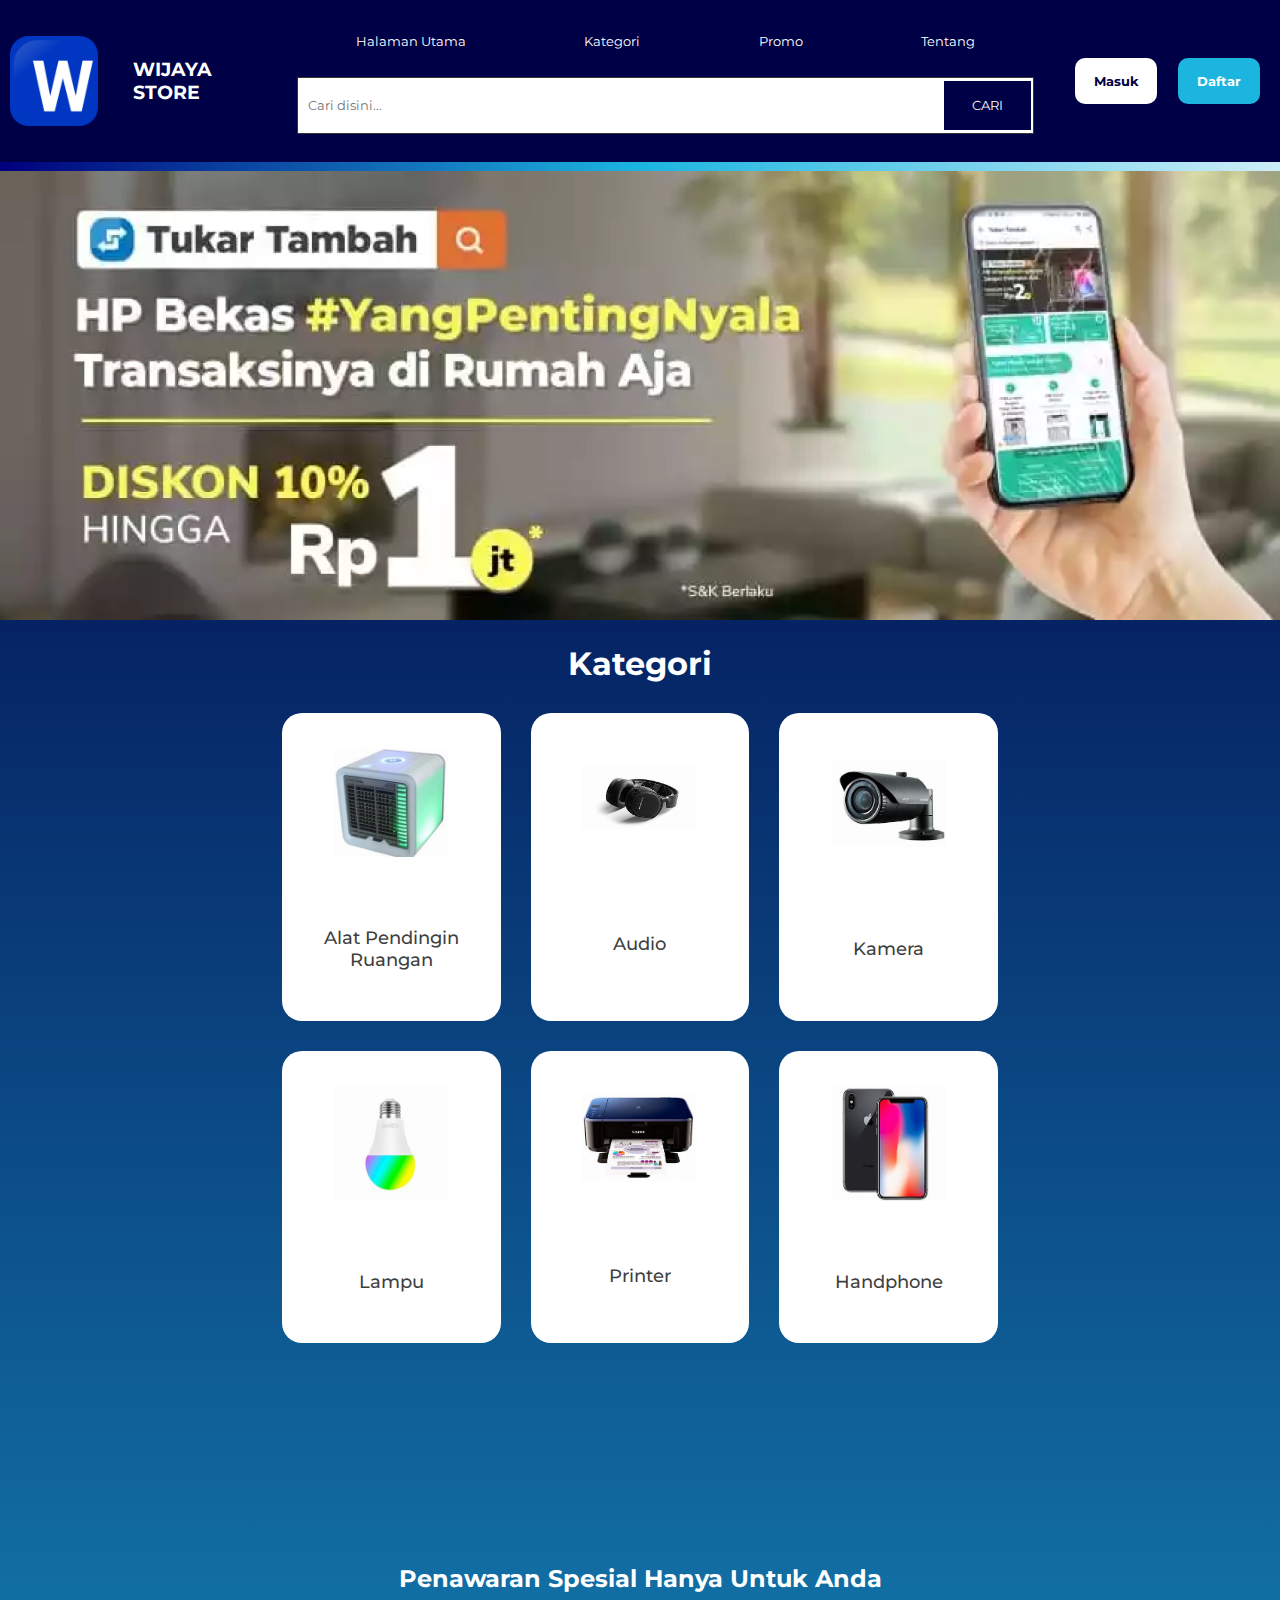
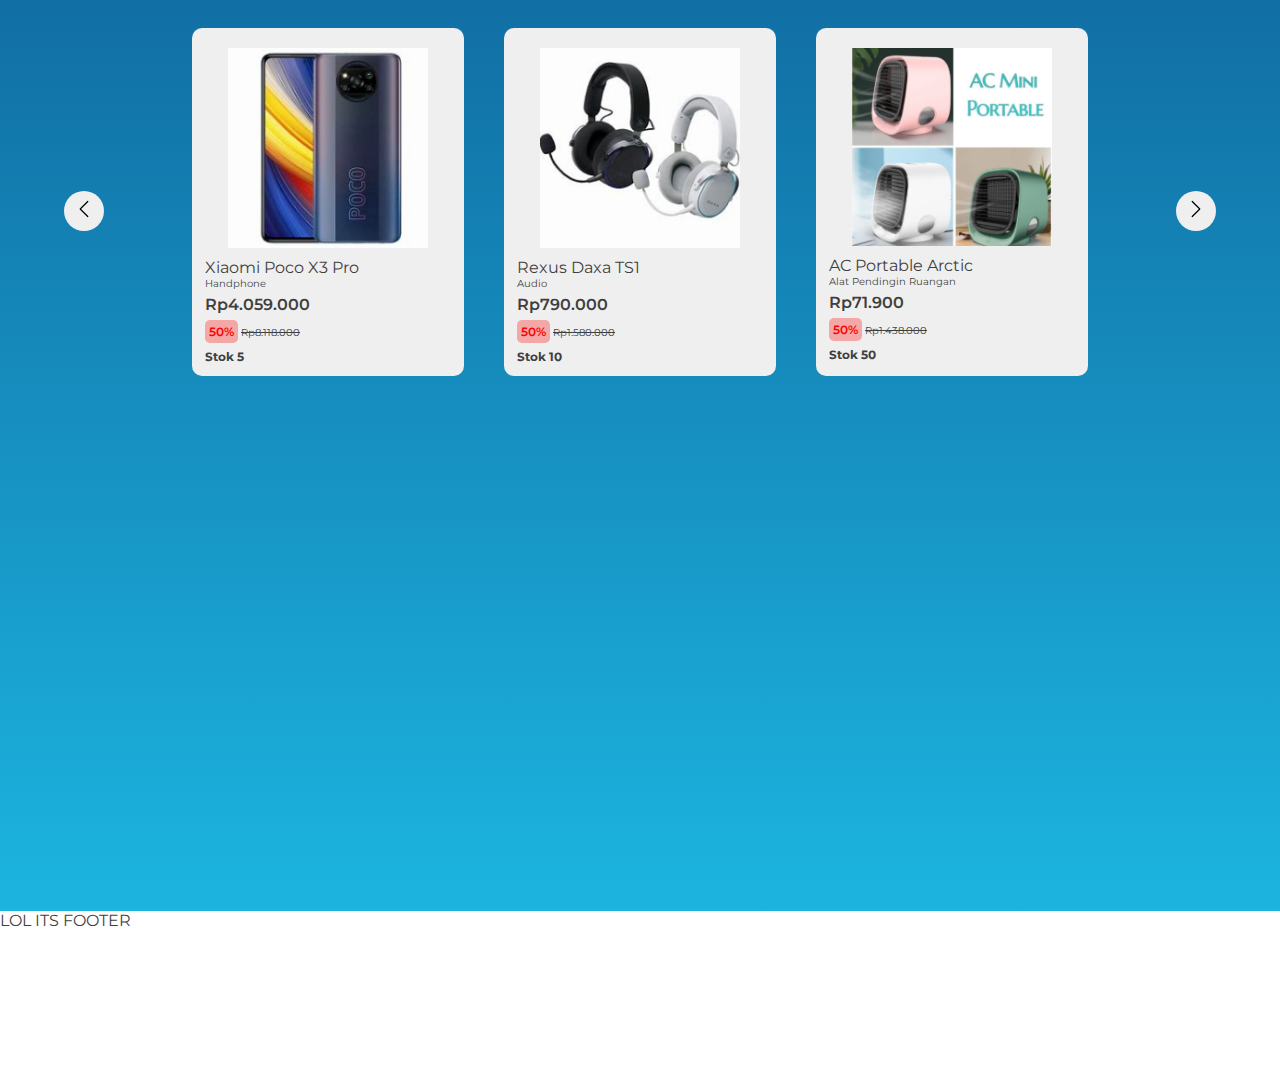
==== HalamanUtama/index.html @ aec67b0c "menambah halaman utama" ====
<!DOCTYPE html>
<html lang="en">
<head>
    <meta charset="UTF-8">
    <meta http-equiv="X-UA-Compatible" content="IE=edge">
    <meta name="viewport" content="width=device-width, initial-scale=1.0">
       <link rel="preconnect" href="https://fonts.googleapis.com">
    <link rel="preconnect" href="https://fonts.gstatic.com" crossorigin>
    <link href="https://fonts.googleapis.com/css2?family=Montserrat:wght@100;400;500;700&display=swap" rel="stylesheet">
    <link rel="stylesheet" href="styles.css">
    <link rel="icon" type="image/png" href="images/logo.png">
    <title>Wijaya Store | Home Page</title>
</head>
<body>
    <header>
        <img src="images/logo.png" alt="" class="header-logo">
        <h3 class="header-name">WIJAYA STORE</h3>
        <nav class="header-nav">
            <ul>
                <li>Halaman Utama</li>
                <li>Kategori</li>
                <li>Promo</li>
                <li>Tentang</li>
            </ul>
        </nav>
        <button class="btn btn-masuk">Masuk</button>
        <button class="btn btn-daftar">Daftar</button>
        <form class="header-cari">
            <input type="text" placeholder="Cari disini...">
            <button>CARI</button>
        </form>
    </header>
    <div class="pembatas"></div>


    <main>
        <img src="images/hero-image.png" alt="" class="hero-image">
        <div class="kategori">
            <h1 class="kategori-title">Kategori</h1>
            <div class="kategori-lists">
                <div class="kategori-list">
                    <img src="images/image 2.png" alt="Alat Pendingin Ruangan" class="kategori-image">
                    <div class="kategori-caption">Alat Pendingin <br>Ruangan</div>
                </div>
                <div class="kategori-list">
                    <img src="images/image 3.png" alt="Audio" class="kategori-image">
                    <div class="kategori-caption">Audio</div>
                </div>
                <div class="kategori-list">
                    <img src="images/image 4.png" alt="Kamera" class="kategori-image">
                    <div class="kategori-caption">Kamera</div>
                </div>
                <div class="kategori-list">
                    <img src="images/image 5.png" alt="Lampu" class="kategori-image">
                    <div class="kategori-caption">Lampu</div>
                </div>
                <div class="kategori-list">
                    <img src="images/image 6.png" alt="Printer" class="kategori-image">
                    <div class="kategori-caption">Printer</div>
                </div>
                <div class="kategori-list">
                    <img src="images/image 7.png" alt="Handphone" class="kategori-image">
                    <div class="kategori-caption">Handphone</div>
                </div>
            </div>
        </div>

        <div class="penawaran-spesial">
            <h2 class="penawaran-title">Penawaran Spesial Hanya Untuk Anda</h2>
            
            <button class="penawaran-btn penawaran-btn-back">
                <svg xmlns="http://www.w3.org/2000/svg" width="20" height="20" fill="currentColor" class="bi bi-chevron-left" viewBox="0 0 16 16">
                    <path fill-rule="evenodd" d="M11.354 1.646a.5.5 0 0 1 0 .708L5.707 8l5.647 5.646a.5.5 0 0 1-.708.708l-6-6a.5.5 0 0 1 0-.708l6-6a.5.5 0 0 1 .708 0z"/>
                </svg>
            </button>
            <button class="penawaran-btn penawaran-btn-next">
                <svg xmlns="http://www.w3.org/2000/svg" width="20" height="20" fill="currentColor" class="bi bi-chevron-right" viewBox="0 0 16 16">
                    <path fill-rule="evenodd" d="M4.646 1.646a.5.5 0 0 1 .708 0l6 6a.5.5 0 0 1 0 .708l-6 6a.5.5 0 0 1-.708-.708L10.293 8 4.646 2.354a.5.5 0 0 1 0-.708z"/>
                </svg>
            </button>


            <div class="penawaran-lists">
                <div class="penawaran-list">
                    <img src="images/xiaomi.png" alt="" class="penawaran-image">
                    <div class="penawaran-desc">
                        <div class="penawaran-product">Xiaomi Poco X3 Pro</div>
                        <div class="penawaran-kategori">Handphone</div>
                        <div class="penawaran-harga">Rp4.059.000</div>
                        <div class="penawaran-discount">
                            <span>50%</span>
                            <span>Rp8.118.000</span>
                        </div>
                        <div class="penawaran-stok">Stok 5</div>
                    </div>
                </div>
                <div class="penawaran-list">
                    <img src="images/hedset.png" alt="" class="penawaran-image">
                    <div class="penawaran-desc">
                        <div class="penawaran-product">Rexus Daxa TS1</div>
                        <div class="penawaran-kategori">Audio</div>
                        <div class="penawaran-harga">Rp790.000</div>
                        <div class="penawaran-discount">
                            <span>50%</span>
                            <span>Rp1.580.000</span>
                        </div>
                        <div class="penawaran-stok">Stok 10</div>
                    </div>
                </div>
                <div class="penawaran-list">
                    <img src="images/AC.png" alt="" class="penawaran-image">
                    <div class="penawaran-desc">
                        <div class="penawaran-product">AC Portable Arctic</div>
                        <div class="penawaran-kategori">Alat Pendingin Ruangan</div>
                        <div class="penawaran-harga">Rp71.900</div>
                        <div class="penawaran-discount">
                            <span>50%</span>
                            <span>Rp1.438.000</span>
                        </div>
                        <div class="penawaran-stok">Stok 50</div>
                    </div>
                </div>
            </div>
        </div>
    </main>
    <footer>
        <div>LOL ITS FOOTER</div>
    </footer>
</body>
</html>
---- HalamanUtama/styles.css ----
:root{
    --clr-primary-1 : #000046;
    --clr-primary-2 : #1CB5E0;

    --clr-pembatas-1 : #00007C;
    --clr-pembatas-2 : #1CB5E0;
    --clr-pembatas-3 : #CDEEF8;

    --text-color : #3F3F3F;
}

*,
::before,
::after
{
    margin : 0;
    padding : 0;
    box-sizing : border-box;
    font-family : 'Montserrat', sans-serif;
}

body{
    color : rgb(255, 255, 255);
}

li{
    list-style-type: none;
}

/* header */
header{
    display : grid;
    position : sticky;
    top : 0;
    left : 0;
    right : 0;
    bottom : 0;
    height : 18vh;
    background-color : var(--clr-primary-1);
    grid-template-columns: 10% 10% 32% 32% 8% 8%; 
    grid-template-rows : 30% 70%;
    justify-content : center;
    align-items : center;
    z-index : 1;
}

button{
    cursor : pointer;
}

.header-logo{
    height: 90px;  
    margin : 10px;  
}

.header-name{
    margin-left : 5px;
}

.header-nav, 
.header-cari{
    grid-column : span 2;
}

.header-logo,
.header-name,
.btn
{
    grid-row : span 2;
}

.header-nav{
    align-self : flex-end;
}

.header-nav ul{
    display : flex;
    font-size : 13px;
    /* background-color: pink; */
    justify-content : space-around;
    width : 90%;
    margin : 0 auto;
}

.header-nav li{
    cursor : pointer;
}

.header-cari{
    background-color: rgb(255,255,255);
    display : flex;
    justify-content : center;
    width : 90%;
    margin : 0 auto;
    height : 50%;
    border : 1px solid rgb(53, 53, 53);
}

.header-cari input{
    width : 100%;
    outline : none;
    border : none;
    padding : 10px;
}

.header-cari button{
    color : rgb(255, 255, 255);
    width : 100px;
    height : 90%;
    margin : auto 2px;
    border : none;
    background-color : var(--clr-primary-1);
}

.btn{
    height : 28%;
    border-radius : 10px;
    border : none;
    width : 80%;
    font-weight : bold;
}

.btn-masuk{
    color : var(--clr-primary-1);
    background : rgb(255, 255, 255);
}

.btn-daftar{
    color : rgb(255, 255, 255);
    background: var(--clr-pembatas-2);
}

.pembatas{
    position : sticky;
    top : 18%;
    height : 1vh;
    background-image : linear-gradient(to right, var(--clr-pembatas-1), var(--clr-pembatas-2), var(--clr-pembatas-3));
    z-index : 1;
}

.hero-image{
    width : 100%;
}

/* main */
main{
    height : 260vh;
    background-image : linear-gradient(to bottom, var(--clr-primary-1), var(--clr-primary-2));
}

.kategori{
    width : 80vw;
    height : 100vh;
    margin : 20px auto;
}

.kategori-lists{
    display : grid;
    color : var(--text-color);
    grid-template-columns: repeat(3, 1fr);
    grid-gap : 30px;
    width : 70%;
    height : 70%;
    /* background-color : pink; */
    margin : 0 auto;
}

.kategori-title{
    /* background-color: yellow; */
    text-align: center;
    margin-bottom : 30px;
}

.kategori-list{
    background-color: rgb(255, 255, 255);
    border-radius : 20px;
    display : flex;
    flex-direction: column;
    justify-content: space-around;
    align-items: center;
}

.kategori-image{
    width : 115px;
}

.kategori-caption{
    text-align: center;
    font-weight: 500;
    margin-bottom : 15px;
    font-size : 18px;
}

.penawaran-title{
    text-align : center;
}

.penawaran-lists{
    display : grid;
    color : var(--text-color);
    grid-template-columns: repeat(3, 1fr);
    grid-gap : 40px;
    width : 70%;
    height : 70%;
    margin : 20px auto;
}

.penawaran-list{
    background-color : rgb(239, 239, 239);
    border-radius : 10px;
    display : flex;
    flex-direction: column;
    margin-top : 15px;
}

.penawaran-image{
    align-self : center;
    width : 200px;
    margin-top : 20px;
}

.penawaran-desc{
    margin-left : 13px;
    margin-top : 10px;
}

.penawaran-kategori{
    font-size : 10px;
}

.penawaran-harga{
    font-weight : 600;
    margin-top : 5px;
}

.penawaran-discount{
    font-size : 12px;
    margin-top : 10px;
}
.penawaran-discount span:first-child{
    background-color : rgba(255, 0, 0, .3);
    padding : 4px;
    border-radius : 5px;
    color : rgb(255,0,0);
    font-weight : 600;
}
.penawaran-discount span:last-child{
    text-decoration: line-through;
    font-size : 10px;
}
.penawaran-stok{
    font-size : 12px;
    margin-top : 10px;
    font-weight : 700;
    margin-bottom : 12px;
}

.penawaran-spesial{
    position : relative;
}

.penawaran-btn{
    position : absolute;
    top : 55%;
    border-radius : 50%;
    border : none;
    width : 40px;
    height : 40px;
}

.penawaran-btn-back{
    left : 5%;
}
 

.penawaran-btn-next{
    right : 5%;
}

footer{
    color : var(--text-color);
    height : 20vh;
    background-color : rgb(255, 255, 255);
}
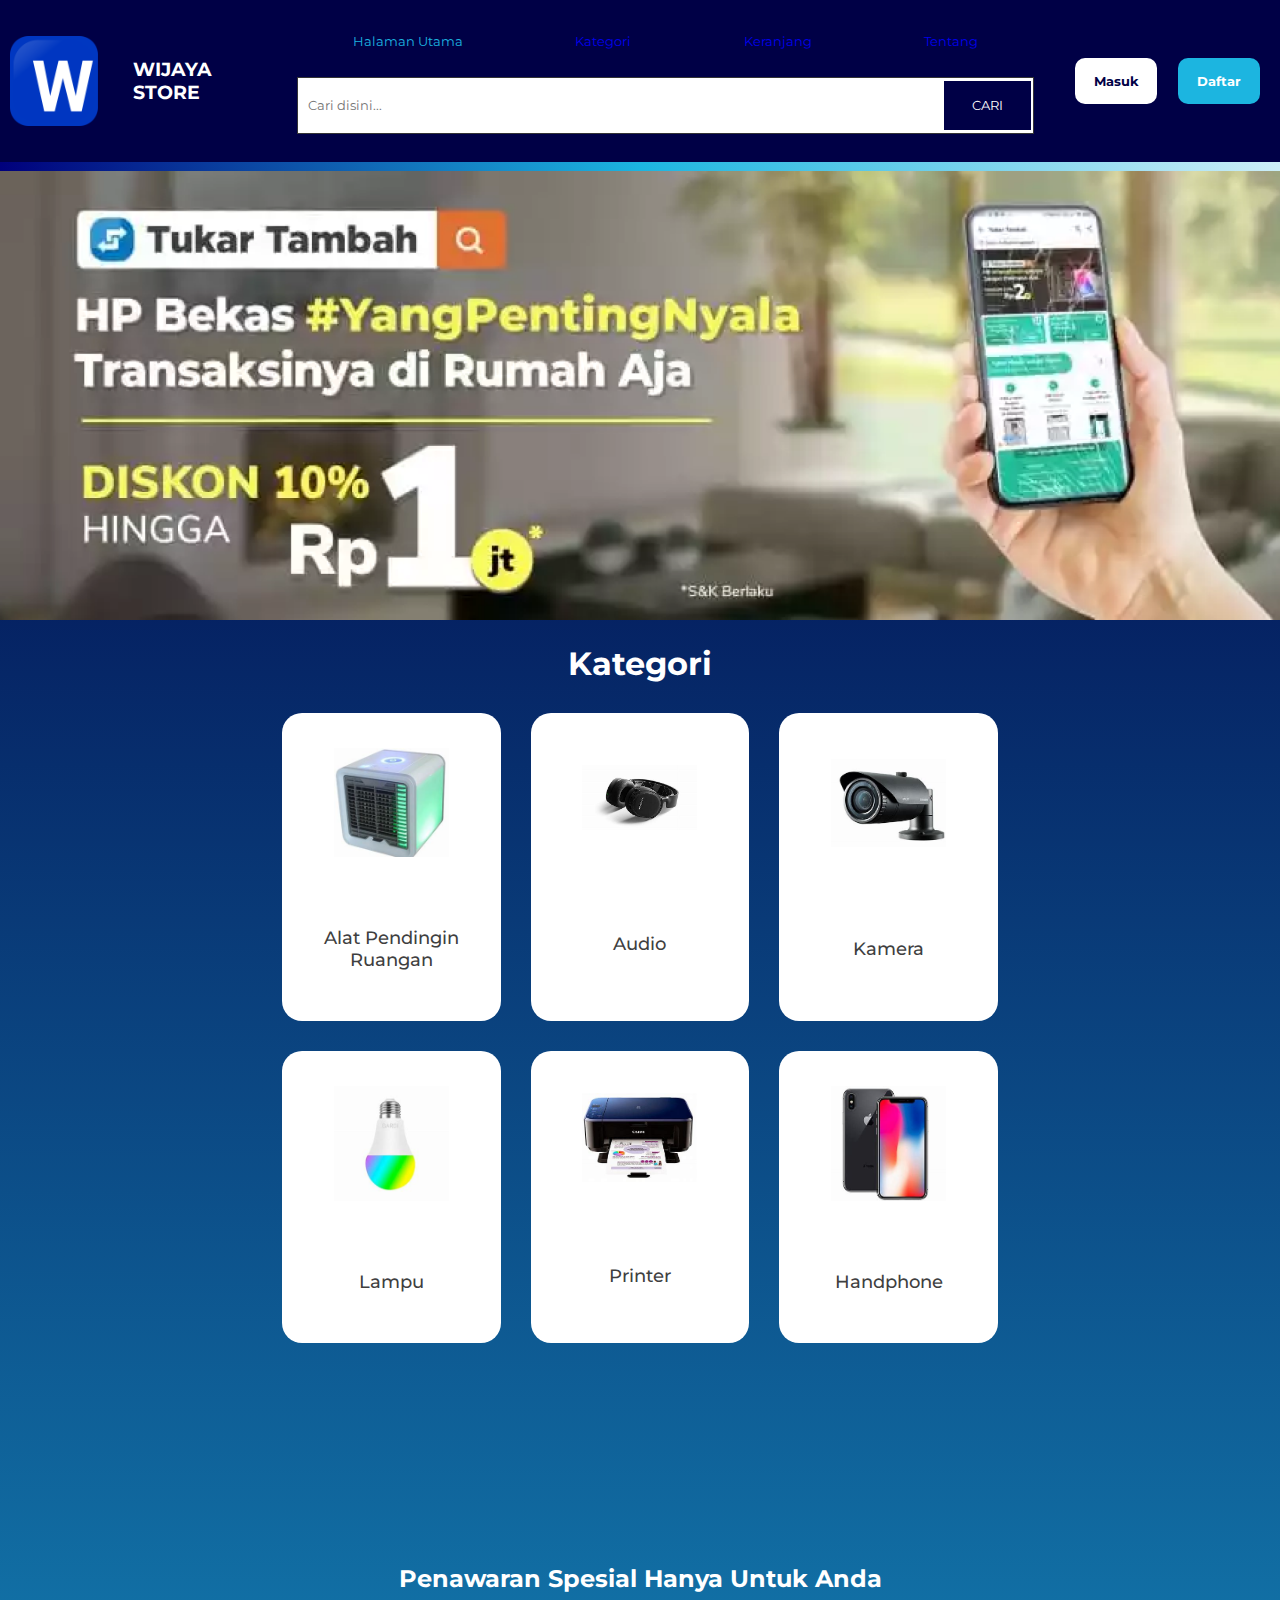
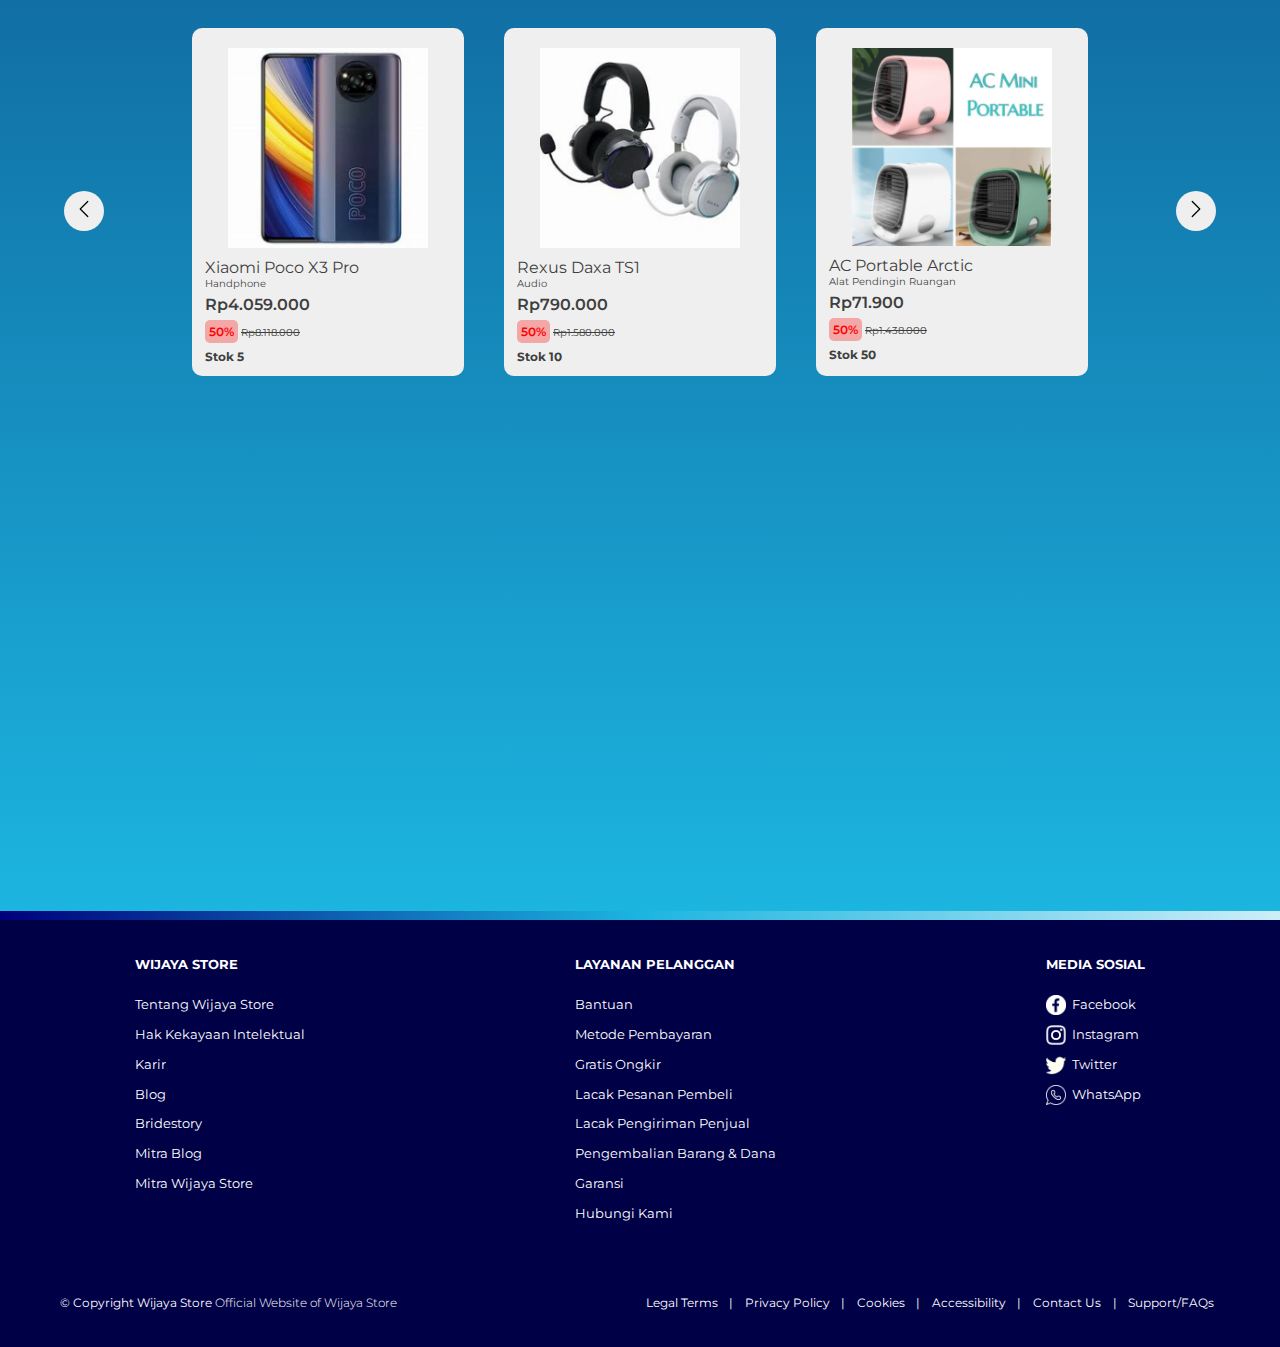
==== commit b68ffa04: "added footer on index.html" ====
--- a/HalamanUtama/index.html
+++ b/HalamanUtama/index.html
@@ -17,14 +17,14 @@
         <h3 class="header-name">WIJAYA STORE</h3>
         <nav class="header-nav">
             <ul>
-                <li>Halaman Utama</li>
-                <li>Kategori</li>
-                <li>Promo</li>
-                <li>Tentang</li>
+                <li class="current-page">Halaman Utama</li>
+                <li><a href="../HalamanKategori/kategori.html">Kategori</a></li>
+                <li><a href="#">Keranjang</a></li>
+                <li><a href="#">Tentang</a></li>
             </ul>
         </nav>
-        <button class="btn btn-masuk">Masuk</button>
-        <button class="btn btn-daftar">Daftar</button>
+        <button class="btn btn-masuk" onClick="location.href= '../MasukPage/Masuk.html'">Masuk</button>
+        <button class="btn btn-daftar" onClick="location.href='../DaftarPage/Daftar.html'">Daftar</button>
         <form class="header-cari">
             <input type="text" placeholder="Cari disini...">
             <button>CARI</button>
@@ -123,8 +123,65 @@
             </div>
         </div>
     </main>
+
+    <div class="pembatas"></div>
     <footer>
-        <div>LOL ITS FOOTER</div>
+        <div class="footer-container">
+            <ul>
+                <li class="footer-title">WIJAYA STORE</li>
+                <li>Tentang Wijaya Store</li>
+                <li>Hak Kekayaan Intelektual</li>
+                <li>Karir</li>
+                <li>Blog</li>
+                <li>Bridestory</li>
+                <li>Mitra Blog</li>
+                <li>Mitra Wijaya Store</li>
+            </ul>
+            <ul>
+                <li class="footer-title">LAYANAN PELANGGAN</li>
+                <li>Bantuan</li>
+                <li>Metode Pembayaran</li>
+                <li>Gratis Ongkir</li>
+                <li>Lacak Pesanan Pembeli</li>
+                <li>Lacak Pengiriman Penjual</li>
+                <li>Pengembalian Barang & Dana</li>
+                <li>Garansi</li>
+                <li>Hubungi Kami</li>
+            </ul>
+            <ul class="media-sosial">
+                <li class="footer-title">MEDIA SOSIAL</li>
+                <li>
+                    <img src="images/facebook-logo.png" alt="facebook" class="footer-images">
+                    <span>Facebook</span>
+                </li>
+                <li>
+                    <img src="images/instagram-logo.png" alt="instagram" class="footer-images">
+                    <span>Instagram</span>
+                </li>
+                <li>
+                    <img src="images/twitter-logo.png" alt="twitter" class="footer-images">
+                    <span>Twitter</span>
+                </li>
+                <li>
+                    <img src="images/whatsapp-logo.png" alt="images" class="footer-images">
+                    <span>WhatsApp</span>
+                </li>
+            </ul>
+        </div>
+        <div class="copyright">
+            <div class="copyright-left">
+                <span>© Copyright Wijaya Store</span>
+                <span>Official Website of Wijaya Store</span>
+            </div>
+            <ul>
+                <li>Legal Terms</li> |
+                <li>Privacy Policy</li> |
+                <li>Cookies</li> |
+                <li>Accessibility</li> |
+                <li>Contact Us</li> |
+                <li>Support/FAQs</li>
+            </ul>
+        </div>
     </footer>
 </body>
 </html>--- a/HalamanUtama/styles.css
+++ b/HalamanUtama/styles.css
@@ -26,6 +26,14 @@
 li{
     list-style-type: none;
 }
+
+a:visited{
+    color : rgb(255, 255, 255);
+}
+a{
+    text-decoration: none;
+}
+
 
 /* header */
 header{
@@ -48,6 +56,10 @@
     cursor : pointer;
 }
 
+.current-page{
+    color : var(--clr-pembatas-2);
+}
+
 .header-logo{
     height: 90px;  
     margin : 10px;  
@@ -278,7 +290,55 @@
 }
 
 footer{
-    color : var(--text-color);
-    height : 20vh;
-    background-color : rgb(255, 255, 255);
+    color : rgb(255, 255, 255);
+    height : 100%;
+    background-color : var(--clr-primary-1);
+    line-height : 2.3;
+    font-size : 13px;
+}
+
+.footer-container{
+    width : 100%;
+    height : 100%;
+    display : flex;
+    justify-content : space-around;
+    padding : 30px 0;
+}
+
+.footer-title{
+    font-weight : 700;
+    margin-bottom : 10px;
+    cursor : none;
+}
+
+.copyright{
+    margin : 0 30px;
+    font-size : 12px;
+    display : flex;
+    justify-content : space-between;
+    padding : 30px;
+}
+
+.copyright-left span:last-child{
+    font-weight : 300;
+}
+
+.copyright ul{
+    display : flex;
+    justify-content : space-around;
+    width : 50%;
+}
+
+footer li{
+    cursor : pointer;
+}
+
+.footer-images{
+    width : 20px;
+    margin-right : 6px;
+}
+
+.media-sosial li{
+    display : flex;
+    align-items : center;
 }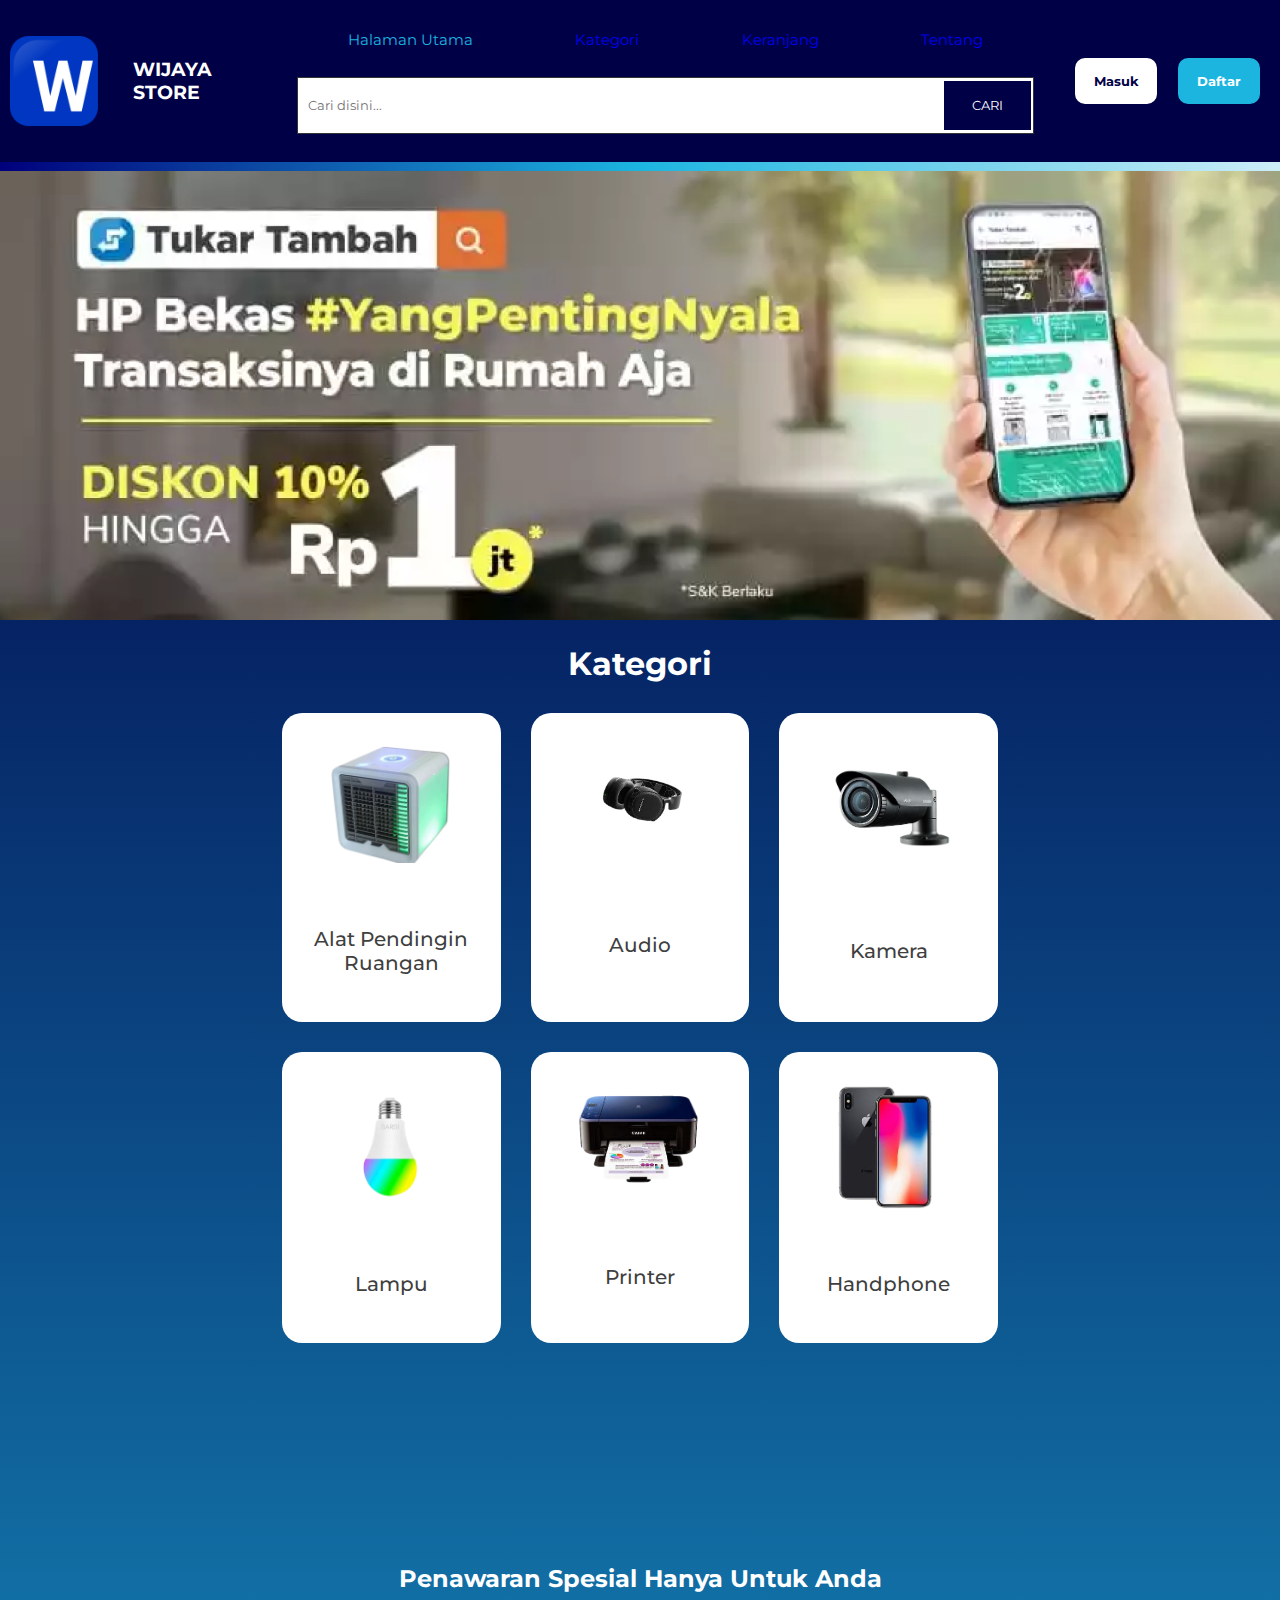
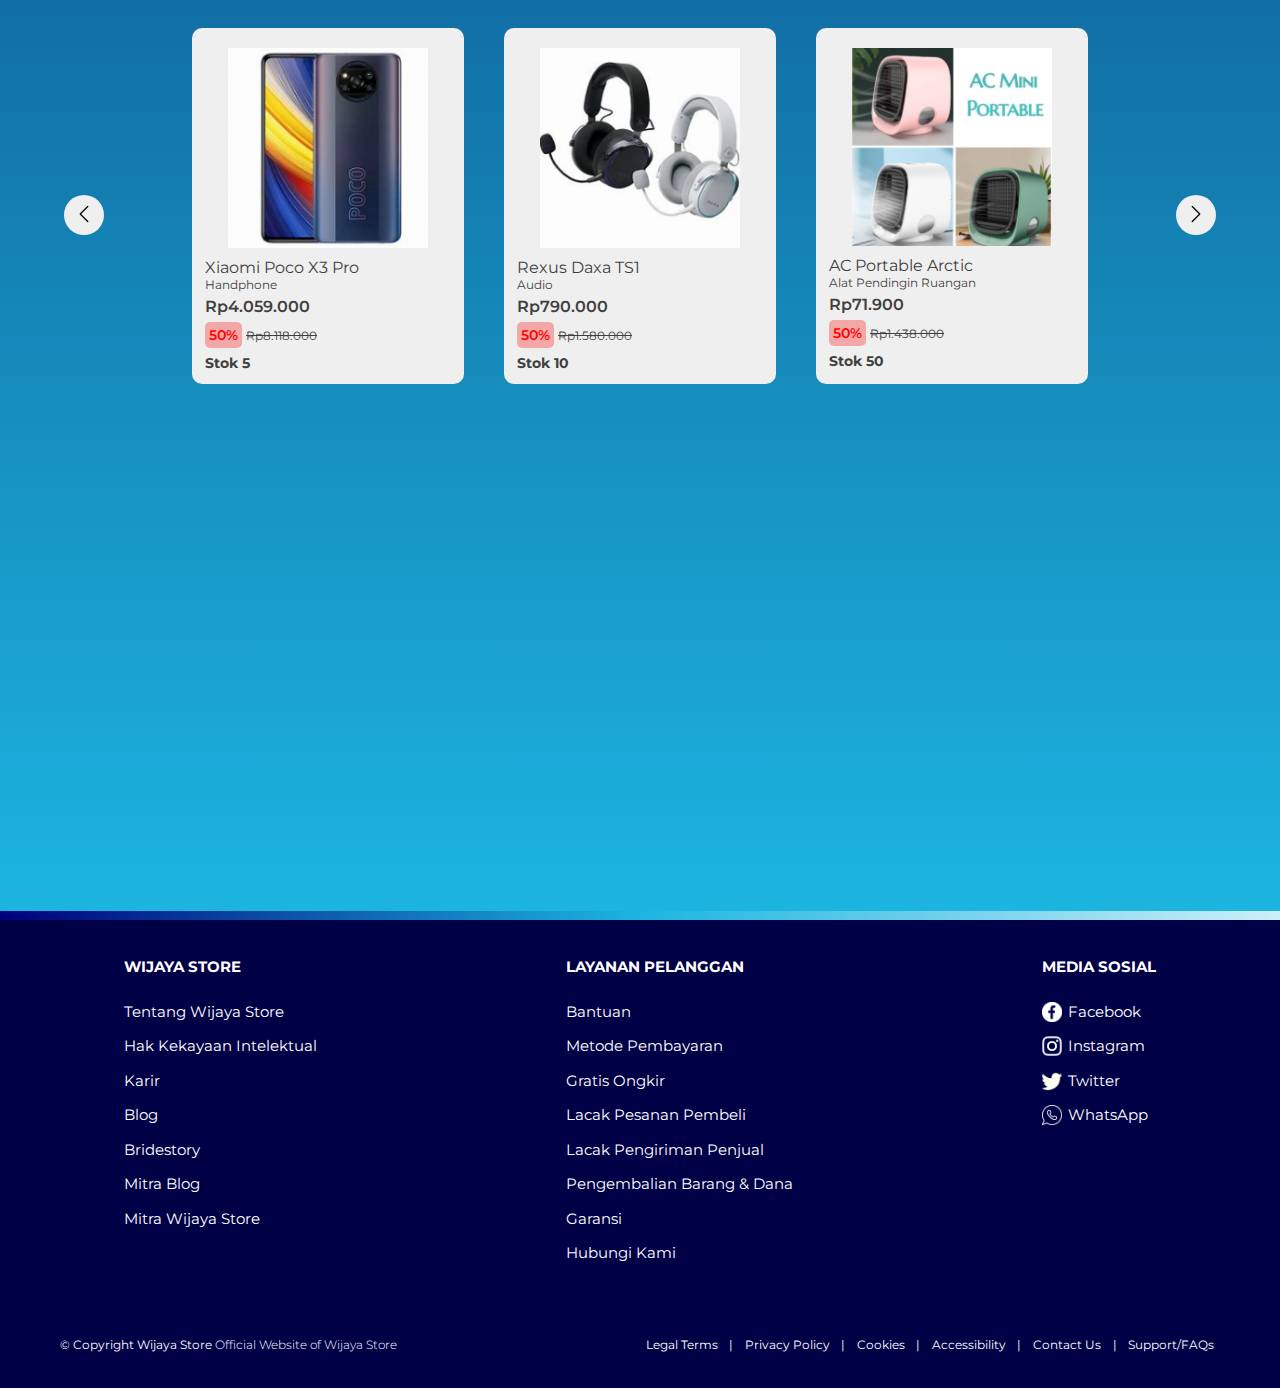
==== commit 976c2818: "added ImageBank" ====
--- a/HalamanUtama/index.html
+++ b/HalamanUtama/index.html
@@ -8,12 +8,12 @@
     <link rel="preconnect" href="https://fonts.gstatic.com" crossorigin>
     <link href="https://fonts.googleapis.com/css2?family=Montserrat:wght@100;400;500;700&display=swap" rel="stylesheet">
     <link rel="stylesheet" href="styles.css">
-    <link rel="icon" type="image/png" href="images/logo.png">
+    <link rel="icon" type="image/png" href="../ImageBank/logo.png">
     <title>Wijaya Store | Home Page</title>
 </head>
 <body>
     <header>
-        <img src="images/logo.png" alt="" class="header-logo">
+        <img src="../ImageBank/logo.png" alt="" class="header-logo">
         <h3 class="header-name">WIJAYA STORE</h3>
         <nav class="header-nav">
             <ul>
@@ -34,32 +34,32 @@
 
 
     <main>
-        <img src="images/hero-image.png" alt="" class="hero-image">
+        <img src="../ImageBank/hero-image.png" alt="" class="hero-image">
         <div class="kategori">
             <h1 class="kategori-title">Kategori</h1>
             <div class="kategori-lists">
                 <div class="kategori-list">
-                    <img src="images/image 2.png" alt="Alat Pendingin Ruangan" class="kategori-image">
+                    <img src="../ImageBank/pendingin.png" alt="Alat Pendingin Ruangan" class="kategori-image">
                     <div class="kategori-caption">Alat Pendingin <br>Ruangan</div>
                 </div>
                 <div class="kategori-list">
-                    <img src="images/image 3.png" alt="Audio" class="kategori-image">
+                    <img src="../ImageBank/audio.png" alt="Audio" class="kategori-image">
                     <div class="kategori-caption">Audio</div>
                 </div>
                 <div class="kategori-list">
-                    <img src="images/image 4.png" alt="Kamera" class="kategori-image">
+                    <img src="../ImageBank/camera.png" alt="Kamera" class="kategori-image">
                     <div class="kategori-caption">Kamera</div>
                 </div>
                 <div class="kategori-list">
-                    <img src="images/image 5.png" alt="Lampu" class="kategori-image">
+                    <img src="../ImageBank/lampu.png" alt="Lampu" class="kategori-image">
                     <div class="kategori-caption">Lampu</div>
                 </div>
                 <div class="kategori-list">
-                    <img src="images/image 6.png" alt="Printer" class="kategori-image">
+                    <img src="../ImageBank/printer.png" alt="Printer" class="kategori-image">
                     <div class="kategori-caption">Printer</div>
                 </div>
                 <div class="kategori-list">
-                    <img src="images/image 7.png" alt="Handphone" class="kategori-image">
+                    <img src="../ImageBank/handphone.png" alt="Handphone" class="kategori-image">
                     <div class="kategori-caption">Handphone</div>
                 </div>
             </div>
@@ -82,7 +82,7 @@
 
             <div class="penawaran-lists">
                 <div class="penawaran-list">
-                    <img src="images/xiaomi.png" alt="" class="penawaran-image">
+                    <img src="../ImageBank/xiaomi.png" alt="" class="penawaran-image">
                     <div class="penawaran-desc">
                         <div class="penawaran-product">Xiaomi Poco X3 Pro</div>
                         <div class="penawaran-kategori">Handphone</div>
@@ -95,7 +95,7 @@
                     </div>
                 </div>
                 <div class="penawaran-list">
-                    <img src="images/hedset.png" alt="" class="penawaran-image">
+                    <img src="../ImageBank/rexus.png" alt="" class="penawaran-image">
                     <div class="penawaran-desc">
                         <div class="penawaran-product">Rexus Daxa TS1</div>
                         <div class="penawaran-kategori">Audio</div>
@@ -108,7 +108,7 @@
                     </div>
                 </div>
                 <div class="penawaran-list">
-                    <img src="images/AC.png" alt="" class="penawaran-image">
+                    <img src="../ImageBank/AC.png" alt="" class="penawaran-image">
                     <div class="penawaran-desc">
                         <div class="penawaran-product">AC Portable Arctic</div>
                         <div class="penawaran-kategori">Alat Pendingin Ruangan</div>
@@ -151,19 +151,19 @@
             <ul class="media-sosial">
                 <li class="footer-title">MEDIA SOSIAL</li>
                 <li>
-                    <img src="images/facebook-logo.png" alt="facebook" class="footer-images">
+                    <img src="../ImageBank/facebook-logo.png" alt="facebook" class="footer-images">
                     <span>Facebook</span>
                 </li>
                 <li>
-                    <img src="images/instagram-logo.png" alt="instagram" class="footer-images">
+                    <img src="../ImageBank/instagram-logo.png" alt="instagram" class="footer-images">
                     <span>Instagram</span>
                 </li>
                 <li>
-                    <img src="images/twitter-logo.png" alt="twitter" class="footer-images">
+                    <img src="../ImageBank/twitter-logo.png" alt="twitter" class="footer-images">
                     <span>Twitter</span>
                 </li>
                 <li>
-                    <img src="images/whatsapp-logo.png" alt="images" class="footer-images">
+                    <img src="../ImageBank/whatsapp-logo.png" alt="images" class="footer-images">
                     <span>WhatsApp</span>
                 </li>
             </ul>
--- a/HalamanUtama/styles.css
+++ b/HalamanUtama/styles.css
@@ -87,7 +87,7 @@
 
 .header-nav ul{
     display : flex;
-    font-size : 13px;
+    font-size : 15px;
     /* background-color: pink; */
     justify-content : space-around;
     width : 90%;
@@ -190,17 +190,18 @@
     flex-direction: column;
     justify-content: space-around;
     align-items: center;
+    cursor : pointer;
 }
 
 .kategori-image{
-    width : 115px;
+    width : 125px;
 }
 
 .kategori-caption{
     text-align: center;
     font-weight: 500;
     margin-bottom : 15px;
-    font-size : 18px;
+    font-size : 20px;
 }
 
 .penawaran-title{
@@ -223,6 +224,7 @@
     display : flex;
     flex-direction: column;
     margin-top : 15px;
+    cursor : pointer;
 }
 
 .penawaran-image{
@@ -237,7 +239,7 @@
 }
 
 .penawaran-kategori{
-    font-size : 10px;
+    font-size : 12px;
 }
 
 .penawaran-harga{
@@ -246,7 +248,7 @@
 }
 
 .penawaran-discount{
-    font-size : 12px;
+    font-size : 14px;
     margin-top : 10px;
 }
 .penawaran-discount span:first-child{
@@ -258,10 +260,10 @@
 }
 .penawaran-discount span:last-child{
     text-decoration: line-through;
-    font-size : 10px;
+    font-size : 12px;
 }
 .penawaran-stok{
-    font-size : 12px;
+    font-size : 14px;
     margin-top : 10px;
     font-weight : 700;
     margin-bottom : 12px;
@@ -294,7 +296,7 @@
     height : 100%;
     background-color : var(--clr-primary-1);
     line-height : 2.3;
-    font-size : 13px;
+    font-size : 15px;
 }
 
 .footer-container{
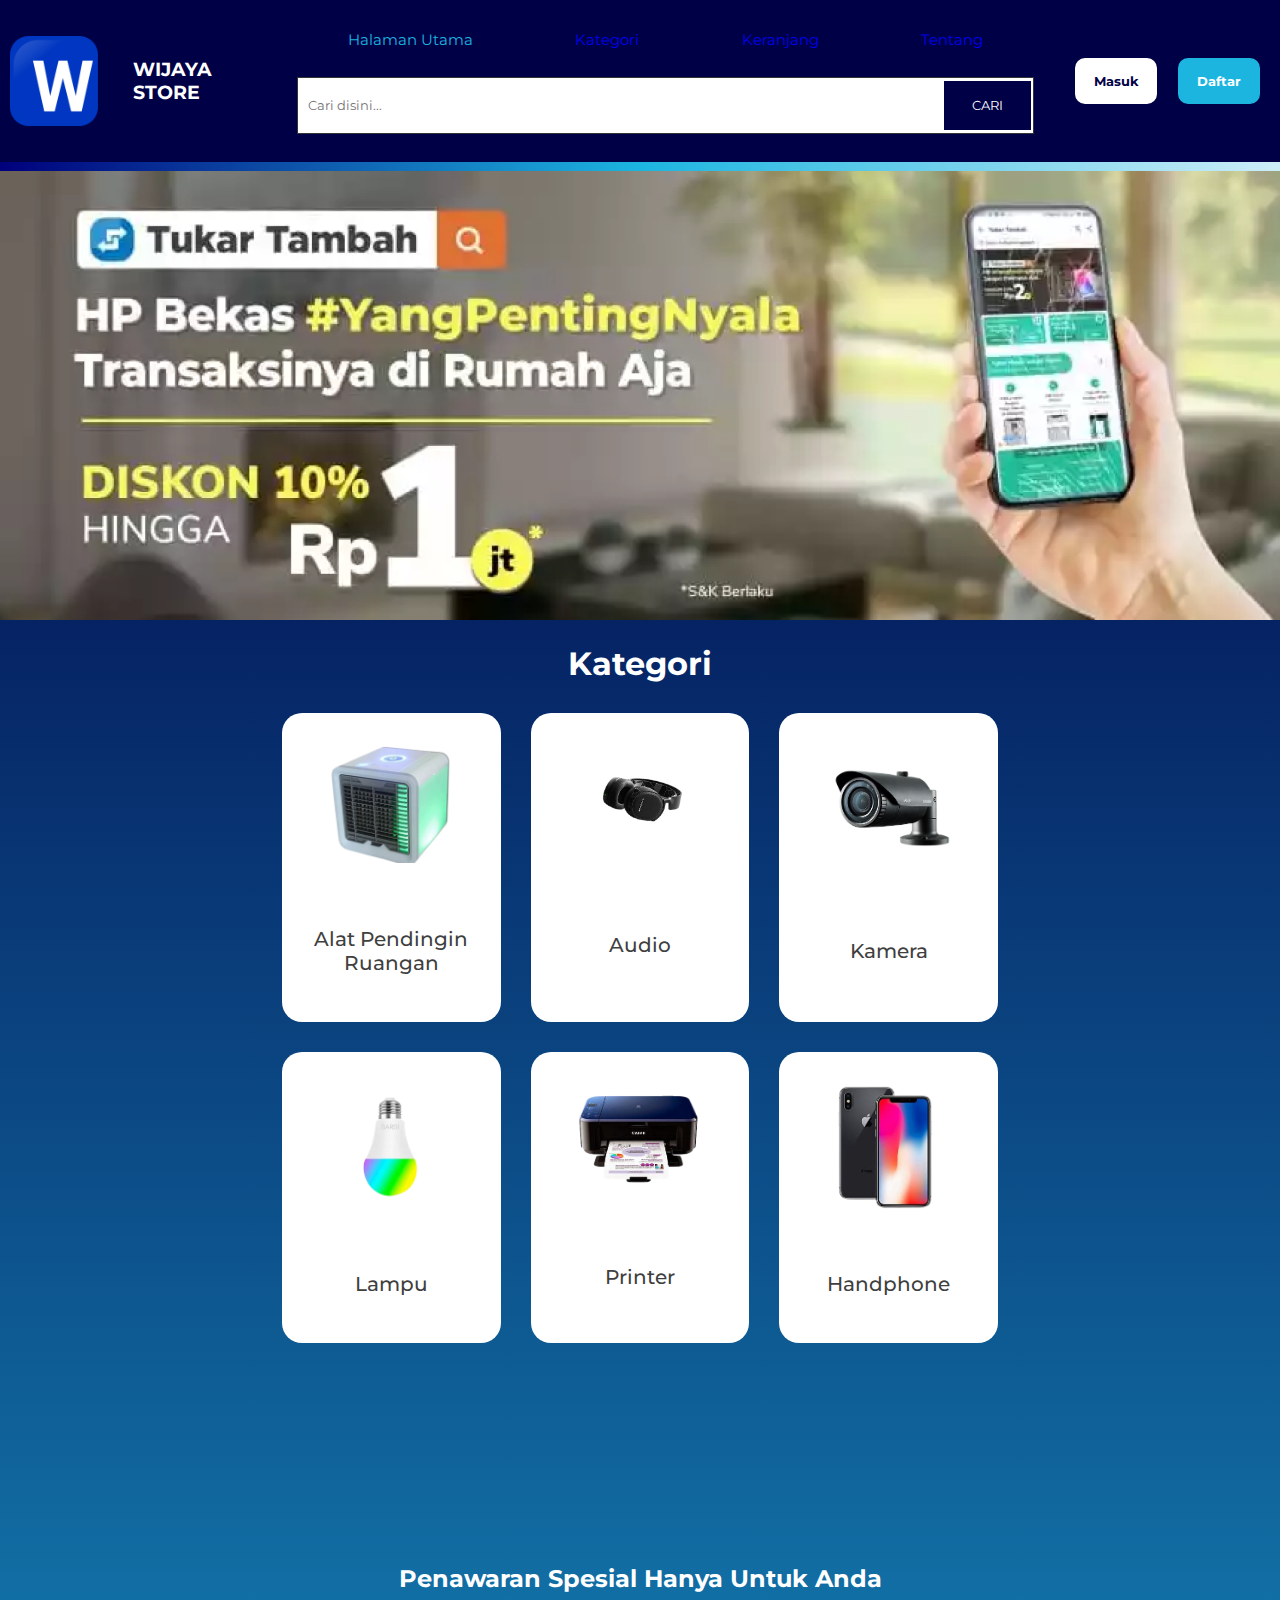
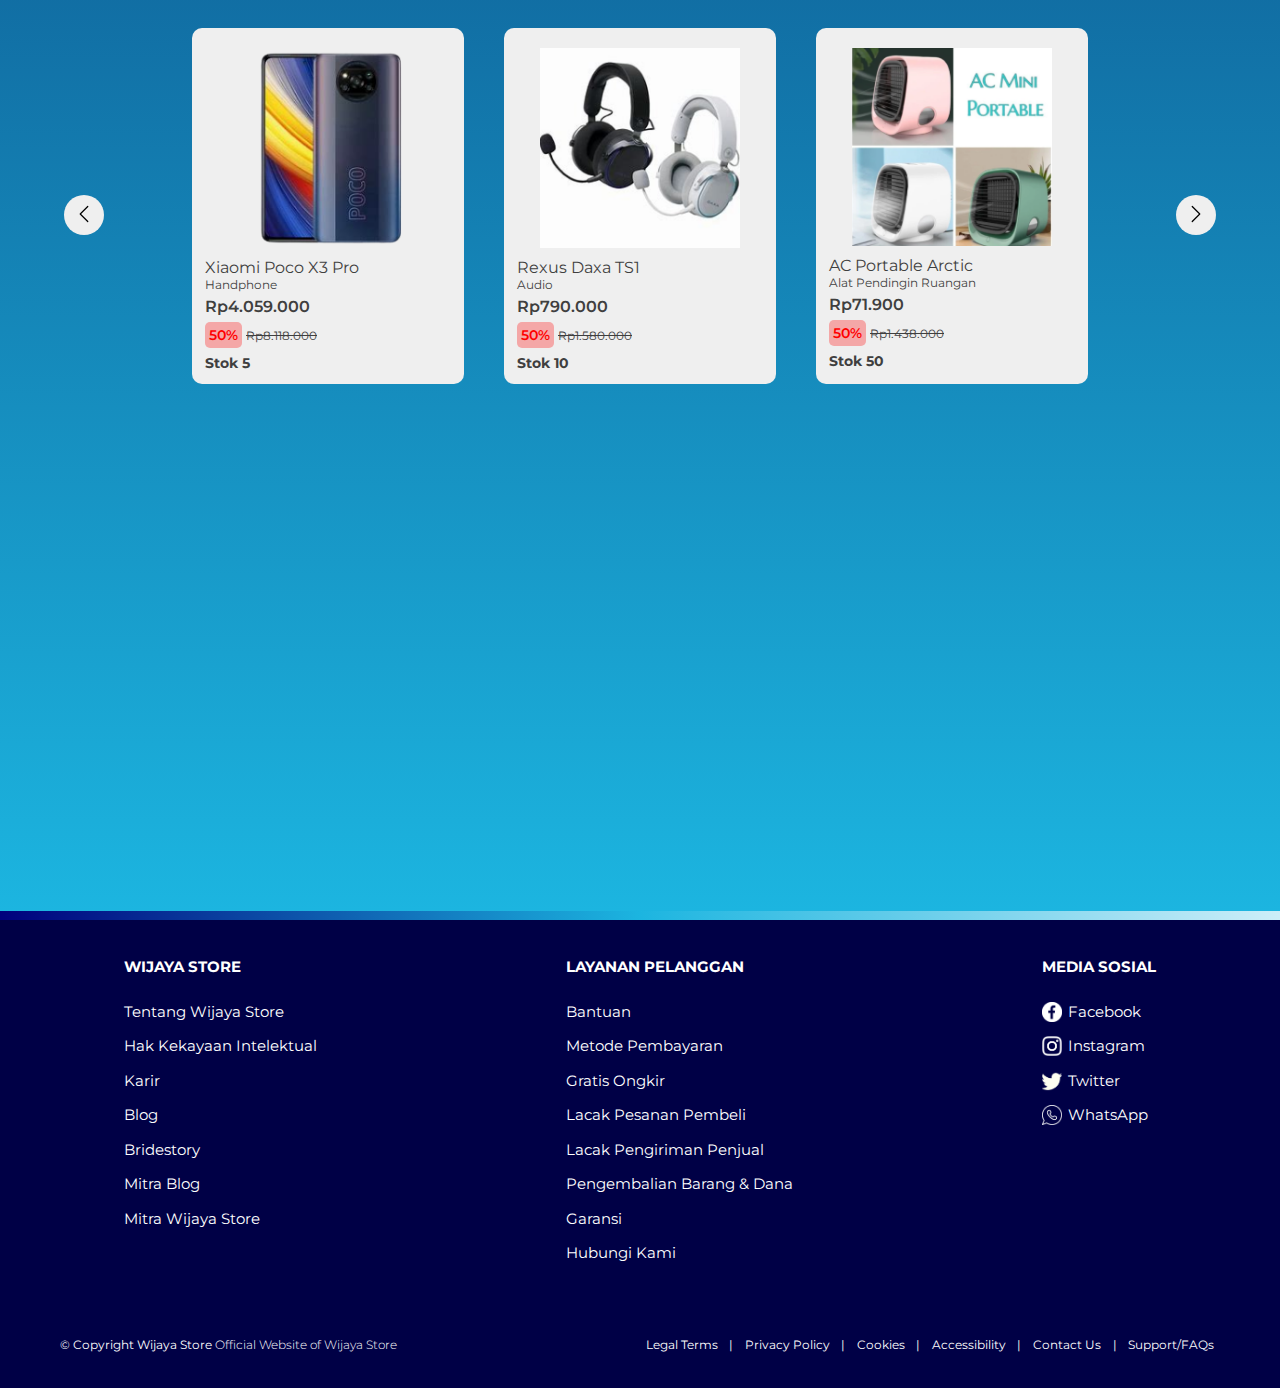
==== commit a197bb7c: "keranjang" ====
--- a/HalamanUtama/index.html
+++ b/HalamanUtama/index.html
@@ -4,7 +4,7 @@
     <meta charset="UTF-8">
     <meta http-equiv="X-UA-Compatible" content="IE=edge">
     <meta name="viewport" content="width=device-width, initial-scale=1.0">
-       <link rel="preconnect" href="https://fonts.googleapis.com">
+    <link rel="preconnect" href="https://fonts.googleapis.com">
     <link rel="preconnect" href="https://fonts.gstatic.com" crossorigin>
     <link href="https://fonts.googleapis.com/css2?family=Montserrat:wght@100;400;500;700&display=swap" rel="stylesheet">
     <link rel="stylesheet" href="styles.css">
@@ -19,7 +19,7 @@
             <ul>
                 <li class="current-page">Halaman Utama</li>
                 <li><a href="../HalamanKategori/kategori.html">Kategori</a></li>
-                <li><a href="#">Keranjang</a></li>
+                <li><a href="../Keranjang/keranjang.html">Keranjang</a></li>
                 <li><a href="#">Tentang</a></li>
             </ul>
         </nav>
--- a/HalamanUtama/styles.css
+++ b/HalamanUtama/styles.css
@@ -30,6 +30,7 @@
 a:visited{
     color : rgb(255, 255, 255);
 }
+
 a{
     text-decoration: none;
 }
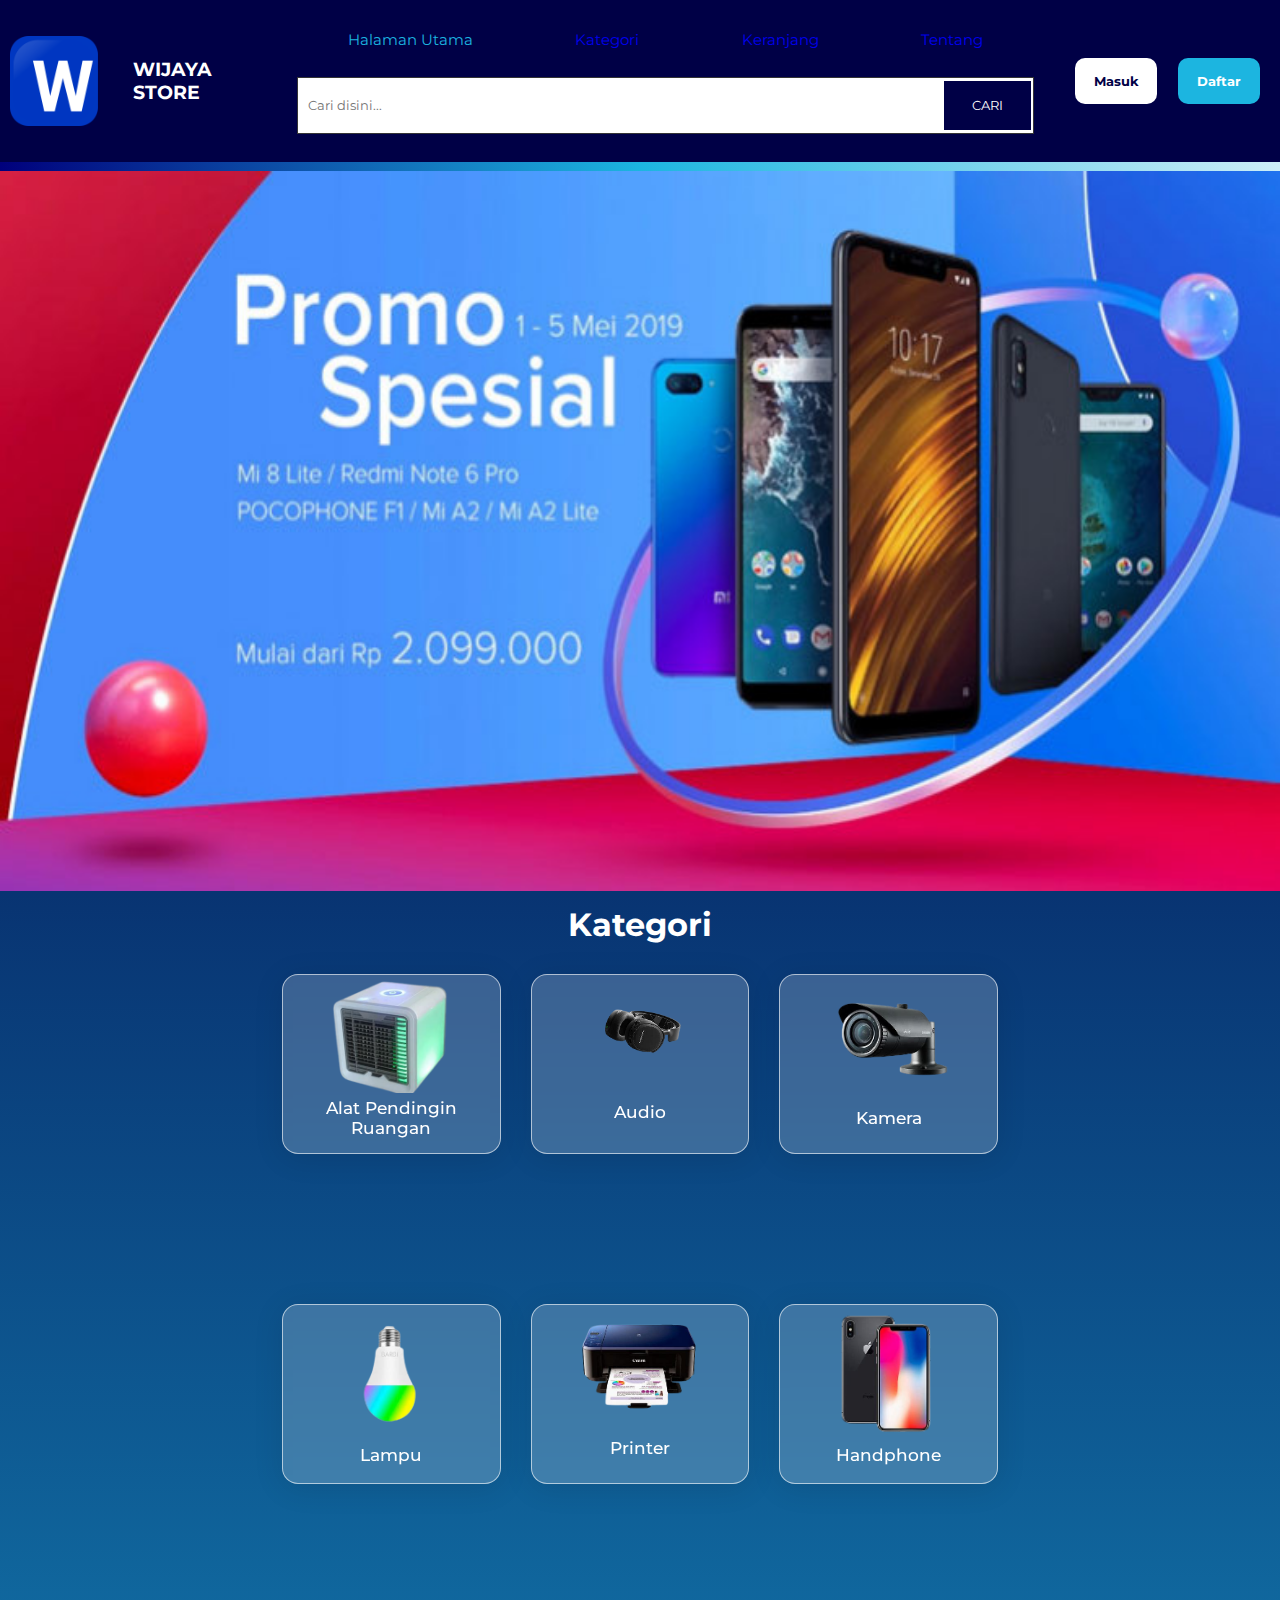
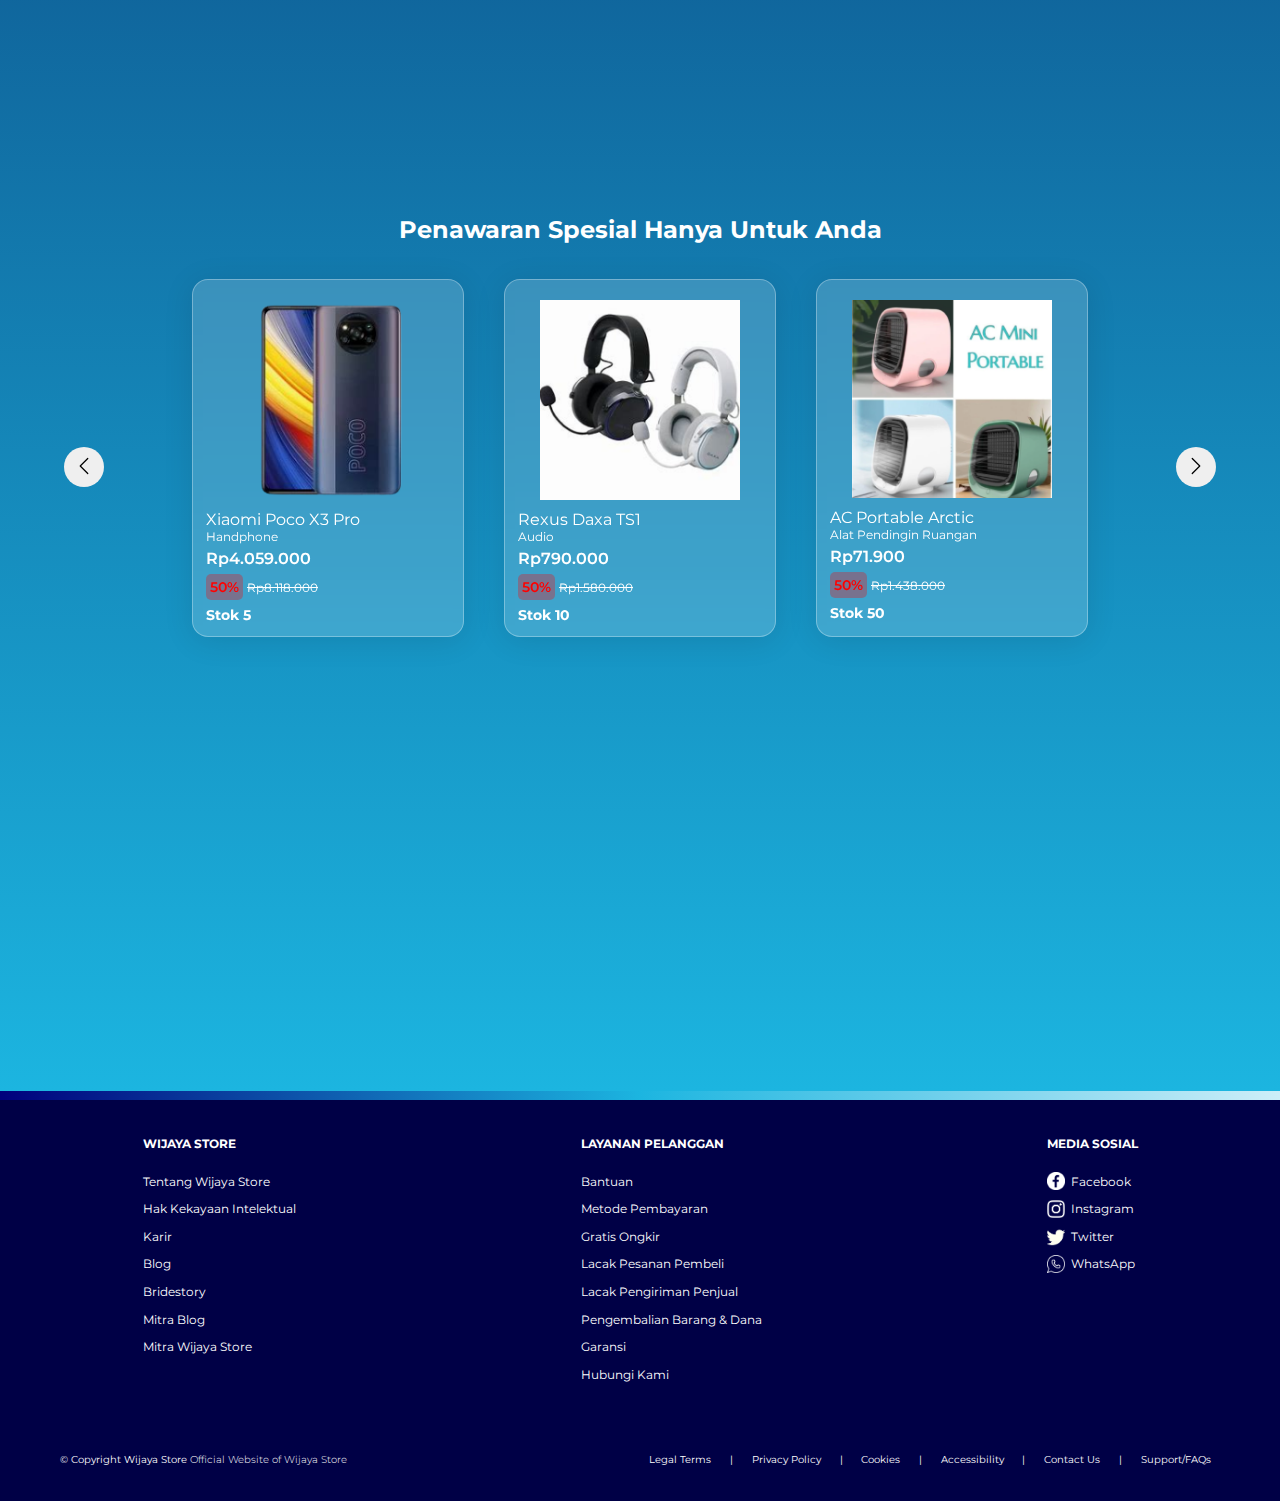
==== commit 1a5b1e08: "modif beberapa" ====
--- a/HalamanUtama/index.html
+++ b/HalamanUtama/index.html
@@ -9,6 +9,8 @@
     <link href="https://fonts.googleapis.com/css2?family=Montserrat:wght@100;400;500;700&display=swap" rel="stylesheet">
     <link rel="stylesheet" href="styles.css">
     <link rel="icon" type="image/png" href="../ImageBank/logo.png">
+    <link rel="stylesheet" href="../header.css">
+    <link rel="stylesheet" href="../footer.css">
     <title>Wijaya Store | Home Page</title>
 </head>
 <body>
@@ -34,7 +36,7 @@
 
 
     <main>
-        <img src="../ImageBank/hero-image.png" alt="" class="hero-image">
+        <img src="../ImageBank/hero-image.jpg" alt="" class="hero-image">
         <div class="kategori">
             <h1 class="kategori-title">Kategori</h1>
             <div class="kategori-lists">
--- a/HalamanUtama/styles.css
+++ b/HalamanUtama/styles.css
@@ -1,23 +1,4 @@
-:root{
-    --clr-primary-1 : #000046;
-    --clr-primary-2 : #1CB5E0;
-
-    --clr-pembatas-1 : #00007C;
-    --clr-pembatas-2 : #1CB5E0;
-    --clr-pembatas-3 : #CDEEF8;
-
-    --text-color : #3F3F3F;
-}
-
-*,
-::before,
-::after
-{
-    margin : 0;
-    padding : 0;
-    box-sizing : border-box;
-    font-family : 'Montserrat', sans-serif;
-}
+@import "../global_styles.css";
 
 body{
     color : rgb(255, 255, 255);
@@ -35,146 +16,33 @@
     text-decoration: none;
 }
 
-
-/* header */
-header{
-    display : grid;
-    position : sticky;
-    top : 0;
-    left : 0;
-    right : 0;
-    bottom : 0;
-    height : 18vh;
-    background-color : var(--clr-primary-1);
-    grid-template-columns: 10% 10% 32% 32% 8% 8%; 
-    grid-template-rows : 30% 70%;
-    justify-content : center;
-    align-items : center;
-    z-index : 1;
+.hero-image{
+    height : 80vh;
+    width : 100%;
 }
 
 button{
     cursor : pointer;
 }
 
-.current-page{
-    color : var(--clr-pembatas-2);
-}
-
-.header-logo{
-    height: 90px;  
-    margin : 10px;  
-}
-
-.header-name{
-    margin-left : 5px;
-}
-
-.header-nav, 
-.header-cari{
-    grid-column : span 2;
-}
-
-.header-logo,
-.header-name,
-.btn
-{
-    grid-row : span 2;
-}
-
-.header-nav{
-    align-self : flex-end;
-}
-
-.header-nav ul{
-    display : flex;
-    font-size : 15px;
-    /* background-color: pink; */
-    justify-content : space-around;
-    width : 90%;
-    margin : 0 auto;
-}
-
-.header-nav li{
-    cursor : pointer;
-}
-
-.header-cari{
-    background-color: rgb(255,255,255);
-    display : flex;
-    justify-content : center;
-    width : 90%;
-    margin : 0 auto;
-    height : 50%;
-    border : 1px solid rgb(53, 53, 53);
-}
-
-.header-cari input{
-    width : 100%;
-    outline : none;
-    border : none;
-    padding : 10px;
-}
-
-.header-cari button{
-    color : rgb(255, 255, 255);
-    width : 100px;
-    height : 90%;
-    margin : auto 2px;
-    border : none;
-    background-color : var(--clr-primary-1);
-}
-
-.btn{
-    height : 28%;
-    border-radius : 10px;
-    border : none;
-    width : 80%;
-    font-weight : bold;
-}
-
-.btn-masuk{
-    color : var(--clr-primary-1);
-    background : rgb(255, 255, 255);
-}
-
-.btn-daftar{
-    color : rgb(255, 255, 255);
-    background: var(--clr-pembatas-2);
-}
-
-.pembatas{
-    position : sticky;
-    top : 18%;
-    height : 1vh;
-    background-image : linear-gradient(to right, var(--clr-pembatas-1), var(--clr-pembatas-2), var(--clr-pembatas-3));
-    z-index : 1;
-}
-
-.hero-image{
-    width : 100%;
-}
-
 /* main */
 main{
-    height : 260vh;
+    height : 280vh;
     background-image : linear-gradient(to bottom, var(--clr-primary-1), var(--clr-primary-2));
 }
 
 .kategori{
     width : 80vw;
     height : 100vh;
-    margin : 20px auto;
+    margin : 10px auto;
 }
 
 .kategori-lists{
     display : grid;
-    color : var(--text-color);
     grid-template-columns: repeat(3, 1fr);
     grid-gap : 30px;
     width : 70%;
     height : 70%;
-    /* background-color : pink; */
     margin : 0 auto;
 }
 
@@ -185,24 +53,41 @@
 }
 
 .kategori-list{
-    background-color: rgb(255, 255, 255);
     border-radius : 20px;
     display : flex;
     flex-direction: column;
     justify-content: space-around;
     align-items: center;
     cursor : pointer;
+    background: rgba(255, 255, 255, 0.2);
+    border-radius: 16px;
+    box-shadow: 0 4px 30px rgba(0, 0, 0, 0.1);
+    backdrop-filter: blur(5px);
+    -webkit-backdrop-filter: blur(5px);
+    border: 1px solid rgba(255, 255, 255, .6);
+    max-height : 180px;
+    min-height : 180px;
+    transition: all .1s;
+}
+
+
+
+.kategori-list:hover{
+    transform : scale(1.1);
+    box-shadow: 2px 6px 10px rgba(255, 255, 255, 0.3);
 }
 
 .kategori-image{
-    width : 125px;
+    /* width : 125px; */
+    width : var(--kategori-image-width);
+    margin : 5px 0;
 }
 
 .kategori-caption{
     text-align: center;
     font-weight: 500;
     margin-bottom : 15px;
-    font-size : 20px;
+    font-size : 17px;
 }
 
 .penawaran-title{
@@ -211,7 +96,6 @@
 
 .penawaran-lists{
     display : grid;
-    color : var(--text-color);
     grid-template-columns: repeat(3, 1fr);
     grid-gap : 40px;
     width : 70%;
@@ -220,12 +104,23 @@
 }
 
 .penawaran-list{
-    background-color : rgb(239, 239, 239);
     border-radius : 10px;
     display : flex;
     flex-direction: column;
     margin-top : 15px;
     cursor : pointer;
+    background: rgba(255, 255, 255, 0.17);
+    border-radius: 16px;
+    box-shadow: 0 4px 30px rgba(0, 0, 0, 0.1);
+    backdrop-filter: blur(5px);
+    -webkit-backdrop-filter: blur(5px);
+    border: 1px solid rgba(255, 255, 255, 0.3);
+    transition : .3s;
+}
+
+.penawaran-list:hover{
+    transform : scale(1.05);
+    box-shadow: 2px 6px 10px rgba(255, 255, 255, 0.2);
 }
 
 .penawaran-image{
@@ -281,6 +176,16 @@
     border : none;
     width : 40px;
     height : 40px;
+    transition : transform .2s;
+}
+
+.penawaran-btn path{
+    box-shadow : 2px 3px 5px rgb(91, 91, 91);
+}
+
+.penawaran-btn:hover{
+     box-shadow : 2px 3px 5px rgba(125, 125, 125, 0.7);
+     transform : scale(1.1);
 }
 
 .penawaran-btn-back{
@@ -292,56 +197,3 @@
     right : 5%;
 }
 
-footer{
-    color : rgb(255, 255, 255);
-    height : 100%;
-    background-color : var(--clr-primary-1);
-    line-height : 2.3;
-    font-size : 15px;
-}
-
-.footer-container{
-    width : 100%;
-    height : 100%;
-    display : flex;
-    justify-content : space-around;
-    padding : 30px 0;
-}
-
-.footer-title{
-    font-weight : 700;
-    margin-bottom : 10px;
-    cursor : none;
-}
-
-.copyright{
-    margin : 0 30px;
-    font-size : 12px;
-    display : flex;
-    justify-content : space-between;
-    padding : 30px;
-}
-
-.copyright-left span:last-child{
-    font-weight : 300;
-}
-
-.copyright ul{
-    display : flex;
-    justify-content : space-around;
-    width : 50%;
-}
-
-footer li{
-    cursor : pointer;
-}
-
-.footer-images{
-    width : 20px;
-    margin-right : 6px;
-}
-
-.media-sosial li{
-    display : flex;
-    align-items : center;
-}--- a/header.css
+++ b/header.css
@@ -0,0 +1,109 @@
+header{
+    display : grid;
+    position : sticky;
+    top : 0;
+    left : 0;
+    right : 0;
+    bottom : 0;
+    height : 18vh;
+    background-color : var(--clr-primary-1);
+    grid-template-columns: 10% 10% 32% 32% 8% 8%; 
+    grid-template-rows : 30% 70%;
+    justify-content : center;
+    align-items : center;
+    z-index : 1;
+    color : white;
+}
+
+.current-page{
+    color : var(--clr-pembatas-2);
+}
+
+.header-logo{
+    height: 90px;  
+    margin : 10px;  
+}
+
+.header-name{
+    margin-left : 5px;
+}
+
+.header-nav, 
+.header-cari{
+    grid-column : span 2;
+}
+
+.header-logo,
+.header-name,
+.btn
+{
+    grid-row : span 2;
+}
+
+.header-nav{
+    align-self : flex-end;
+}
+
+.header-nav ul{
+    display : flex;
+    font-size : 15px;
+    justify-content : space-around;
+    width : 90%;
+    margin : 0 auto;
+}
+
+.header-nav li{
+    cursor : pointer;
+}
+
+.header-cari{
+    background-color: rgb(255,255,255);
+    display : flex;
+    justify-content : center;
+    width : 90%;
+    margin : 0 auto;
+    height : 50%;
+    border : 1px solid rgb(53, 53, 53);
+}
+
+.header-cari input{
+    width : 100%;
+    outline : none;
+    border : none;
+    padding : 10px;
+}
+
+.header-cari button{
+    color : rgb(255, 255, 255);
+    width : 100px;
+    height : 90%;
+    margin : auto 2px;
+    border : none;
+    background-color : var(--clr-primary-1);
+}
+
+.btn{
+    height : 28%;
+    border-radius : 10px;
+    border : none;
+    width : 80%;
+    font-weight : bold;
+}
+
+.btn-masuk{
+    color : var(--clr-primary-1);
+    background : rgb(255, 255, 255);
+}
+
+.btn-daftar{
+    color : rgb(255, 255, 255);
+    background: var(--clr-pembatas-2);
+}
+
+.pembatas{
+    position : sticky;
+    top : 18%;
+    height : 1vh;
+    background-image : linear-gradient(to right, var(--clr-pembatas-1), var(--clr-pembatas-2), var(--clr-pembatas-3));
+    z-index : 1;
+}
--- a/footer.css
+++ b/footer.css
@@ -0,0 +1,53 @@
+footer{
+    color : rgb(255, 255, 255);
+    height : 100%;
+    background-color : var(--clr-primary-1);
+    line-height : 2.3;
+    font-size : var(--footer-default-size) ;
+}
+
+.footer-container{
+    width : 100%;
+    height : 100%;
+    display : flex;
+    justify-content : space-around;
+    padding : 30px 0;
+}
+
+.footer-title{
+    font-weight : 700;
+    margin-bottom : 10px;
+    cursor : none;
+}
+
+.copyright{
+    margin : 0 30px;
+    font-size : 10px;
+    display : flex;
+    justify-content : space-between;
+    padding : 30px;
+}
+
+.copyright-left span:last-child{
+    font-weight : 300;
+}
+
+.copyright ul{
+    display : flex;
+    justify-content : space-around;
+    width : 50%;
+}
+
+footer li{
+    cursor : pointer;
+}
+
+.footer-images{
+    width : 18px;
+    margin-right : 6px;
+}
+
+.media-sosial li{
+    display : flex;
+    align-items : center;
+}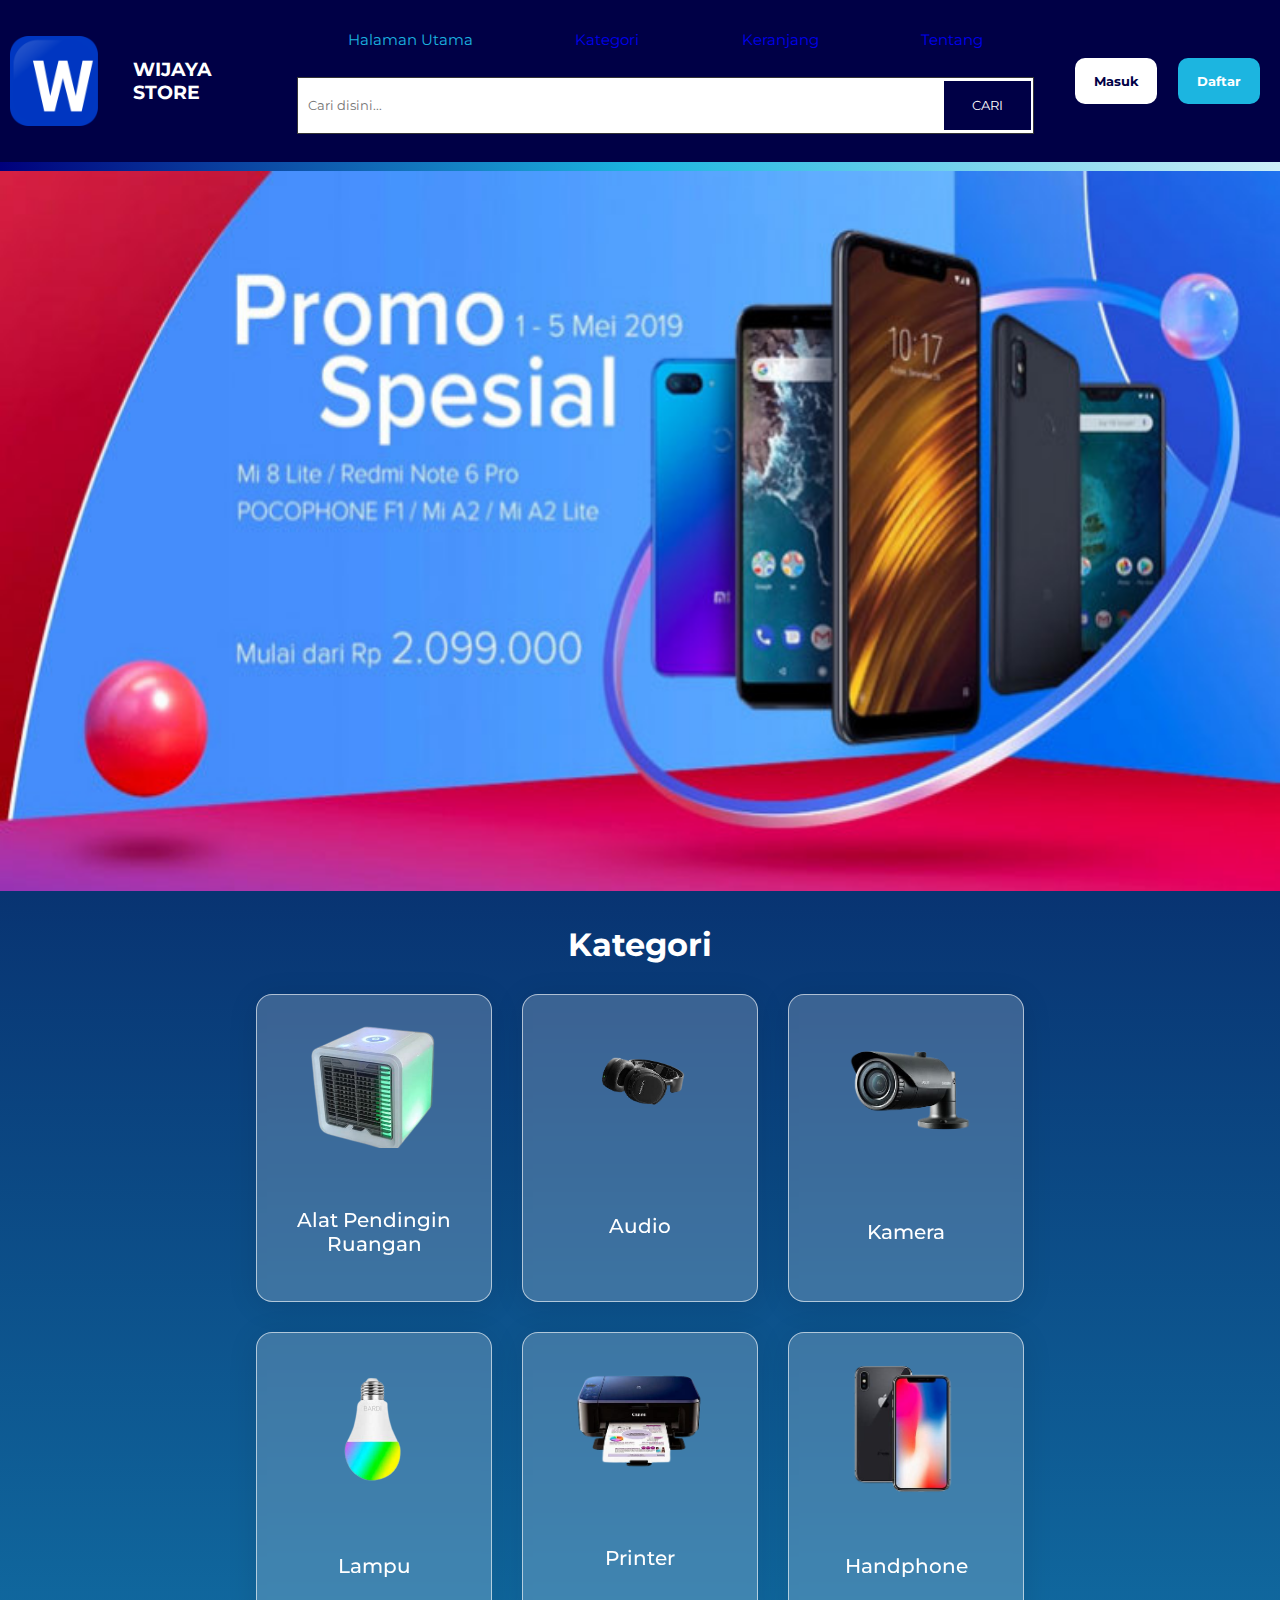
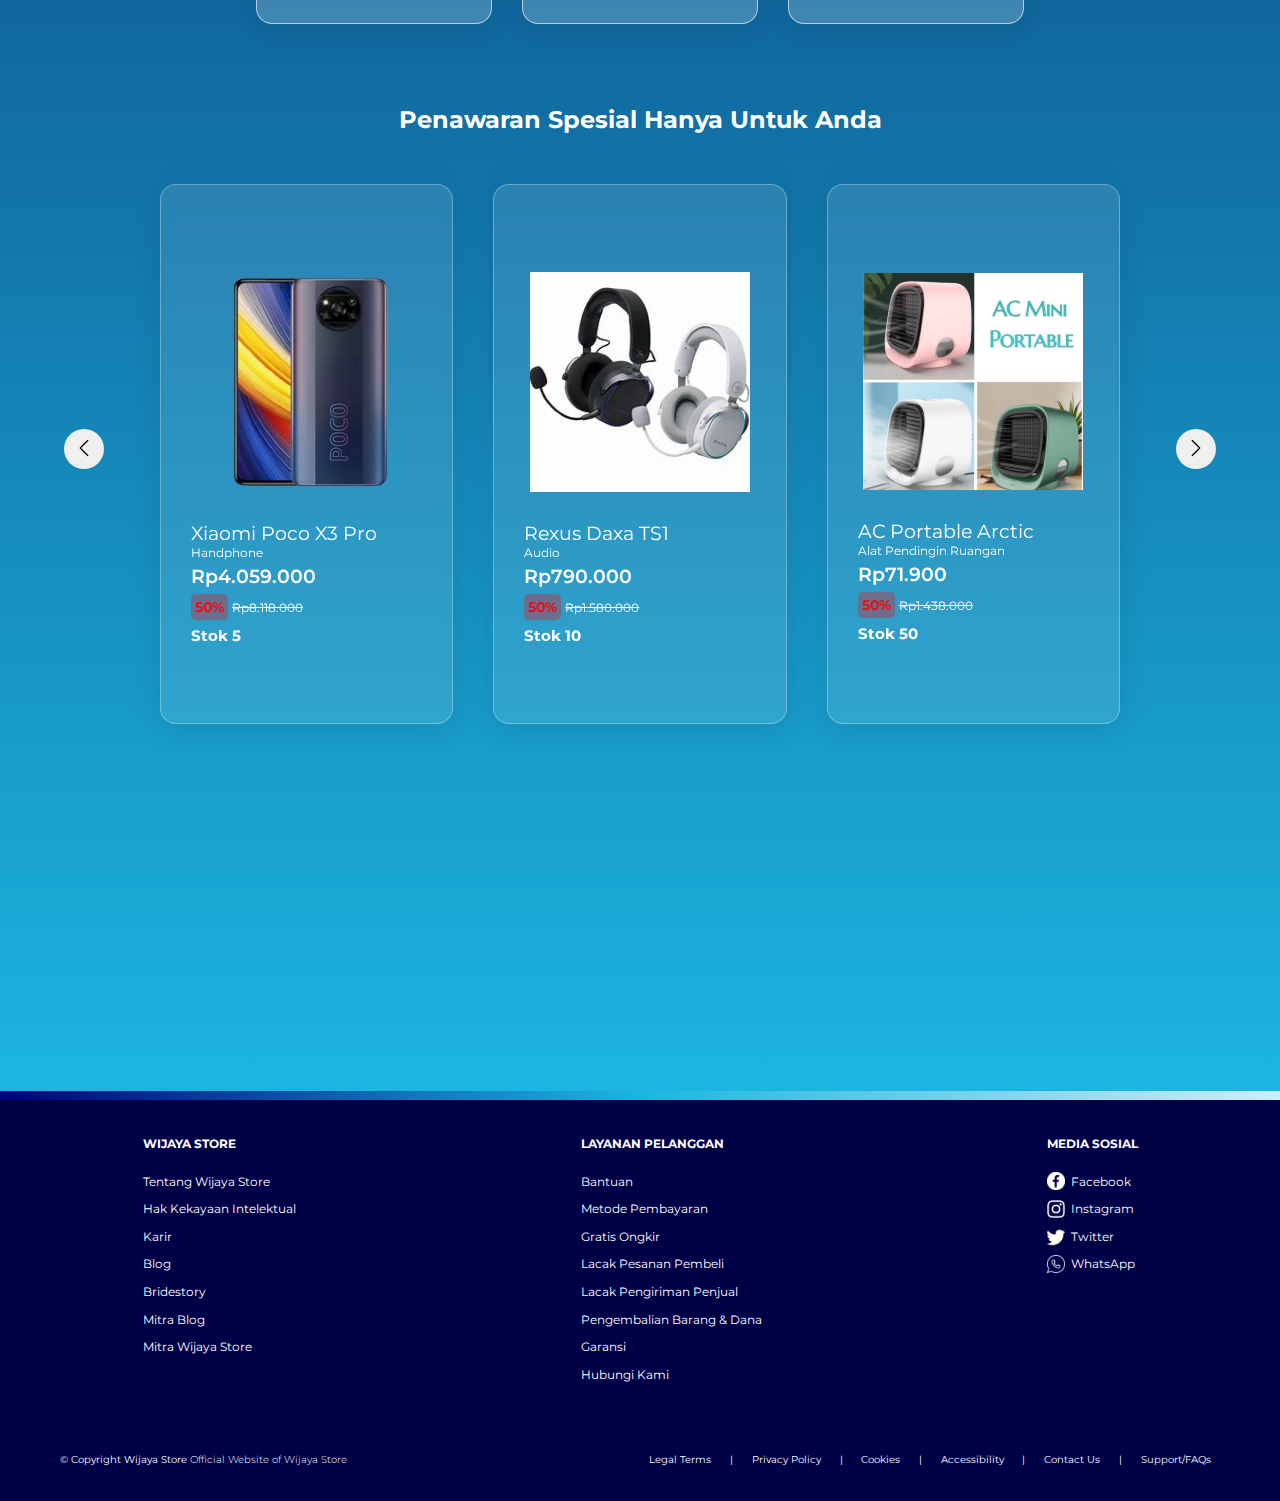
==== commit e50415f2: "small changes" ====
--- a/HalamanUtama/index.html
+++ b/HalamanUtama/index.html
@@ -22,7 +22,7 @@
                 <li class="current-page">Halaman Utama</li>
                 <li><a href="../HalamanKategori/kategori.html">Kategori</a></li>
                 <li><a href="../Keranjang/keranjang.html">Keranjang</a></li>
-                <li><a href="#">Tentang</a></li>
+                <li><a href="../Tentang/Tentang.html">Tentang</a></li>
             </ul>
         </nav>
         <button class="btn btn-masuk" onClick="location.href= '../MasukPage/Masuk.html'">Masuk</button>
--- a/HalamanUtama/styles.css
+++ b/HalamanUtama/styles.css
@@ -31,9 +31,10 @@
     background-image : linear-gradient(to bottom, var(--clr-primary-1), var(--clr-primary-2));
 }
 
+/* kategori */
 .kategori{
-    width : 80vw;
-    height : 100vh;
+    width : 60vw;
+    height : 70vh;
     margin : 10px auto;
 }
 
@@ -41,15 +42,14 @@
     display : grid;
     grid-template-columns: repeat(3, 1fr);
     grid-gap : 30px;
-    width : 70%;
-    height : 70%;
+    width : 100%;
+    height : 100%;
     margin : 0 auto;
 }
 
 .kategori-title{
-    /* background-color: yellow; */
     text-align: center;
-    margin-bottom : 30px;
+    margin : 30px 0;
 }
 
 .kategori-list{
@@ -65,12 +65,10 @@
     backdrop-filter: blur(5px);
     -webkit-backdrop-filter: blur(5px);
     border: 1px solid rgba(255, 255, 255, .6);
-    max-height : 180px;
-    min-height : 180px;
     transition: all .1s;
-}
-
-
+    width : 100%;
+    height : 100%;
+}
 
 .kategori-list:hover{
     transform : scale(1.1);
@@ -78,44 +76,51 @@
 }
 
 .kategori-image{
-    /* width : 125px; */
     width : var(--kategori-image-width);
-    margin : 5px 0;
 }
 
 .kategori-caption{
     text-align: center;
     font-weight: 500;
     margin-bottom : 15px;
-    font-size : 17px;
+    font-size : 20px;
+}
+
+
+/* penawaran */
+.penawaran-spesial{
+    height : 60vh;
+    width : 75vw;
+    margin : 150px auto 0;
+    position : relative;
 }
 
 .penawaran-title{
     text-align : center;
+    margin : 50px 0;
 }
 
 .penawaran-lists{
     display : grid;
     grid-template-columns: repeat(3, 1fr);
     grid-gap : 40px;
-    width : 70%;
-    height : 70%;
+    width : 100%;
+    height : 100%;
     margin : 20px auto;
 }
 
 .penawaran-list{
-    border-radius : 10px;
     display : flex;
     flex-direction: column;
-    margin-top : 15px;
     cursor : pointer;
-    background: rgba(255, 255, 255, 0.17);
+    background: rgba(255, 255, 255, 0.1);
     border-radius: 16px;
     box-shadow: 0 4px 30px rgba(0, 0, 0, 0.1);
     backdrop-filter: blur(5px);
     -webkit-backdrop-filter: blur(5px);
     border: 1px solid rgba(255, 255, 255, 0.3);
     transition : .3s;
+    justify-content: center;
 }
 
 .penawaran-list:hover{
@@ -125,13 +130,14 @@
 
 .penawaran-image{
     align-self : center;
-    width : 200px;
+    width : 220px;
     margin-top : 20px;
 }
 
 .penawaran-desc{
-    margin-left : 13px;
-    margin-top : 10px;
+    font-size : 19px;
+    margin-top : 30px;
+    margin-left : 30px;
 }
 
 .penawaran-kategori{
@@ -159,19 +165,16 @@
     font-size : 12px;
 }
 .penawaran-stok{
-    font-size : 14px;
+    font-size : 15px;
     margin-top : 10px;
     font-weight : 700;
     margin-bottom : 12px;
 }
 
-.penawaran-spesial{
-    position : relative;
-}
 
 .penawaran-btn{
     position : absolute;
-    top : 55%;
+    top : 60%;
     border-radius : 50%;
     border : none;
     width : 40px;
@@ -189,11 +192,9 @@
 }
 
 .penawaran-btn-back{
-    left : 5%;
+    left : -10%;
 }
  
-
 .penawaran-btn-next{
-    right : 5%;
-}
-
+    right : -10%;
+}
--- a/header.css
+++ b/header.css
@@ -1,3 +1,4 @@
+
 header{
     display : grid;
     position : sticky;
@@ -13,6 +14,10 @@
     align-items : center;
     z-index : 1;
     color : white;
+}
+
+button{
+    cursor: pointer;
 }
 
 .current-page{
@@ -93,12 +98,26 @@
 .btn-masuk{
     color : var(--clr-primary-1);
     background : rgb(255, 255, 255);
+    transition: 0.4s;
+}
+
+.btn-masuk:hover{
+    transform: scale(1.2);
+    background-color: rgb(255, 255, 255, 0.3);
+    color: white;
 }
 
 .btn-daftar{
     color : rgb(255, 255, 255);
     background: var(--clr-pembatas-2);
+    transition: 0.4s;
 }
+
+.btn-daftar:hover{
+    transform: scale(1.2);
+    background-color: rgb(255, 255, 255, 0.3);
+}
+
 
 .pembatas{
     position : sticky;
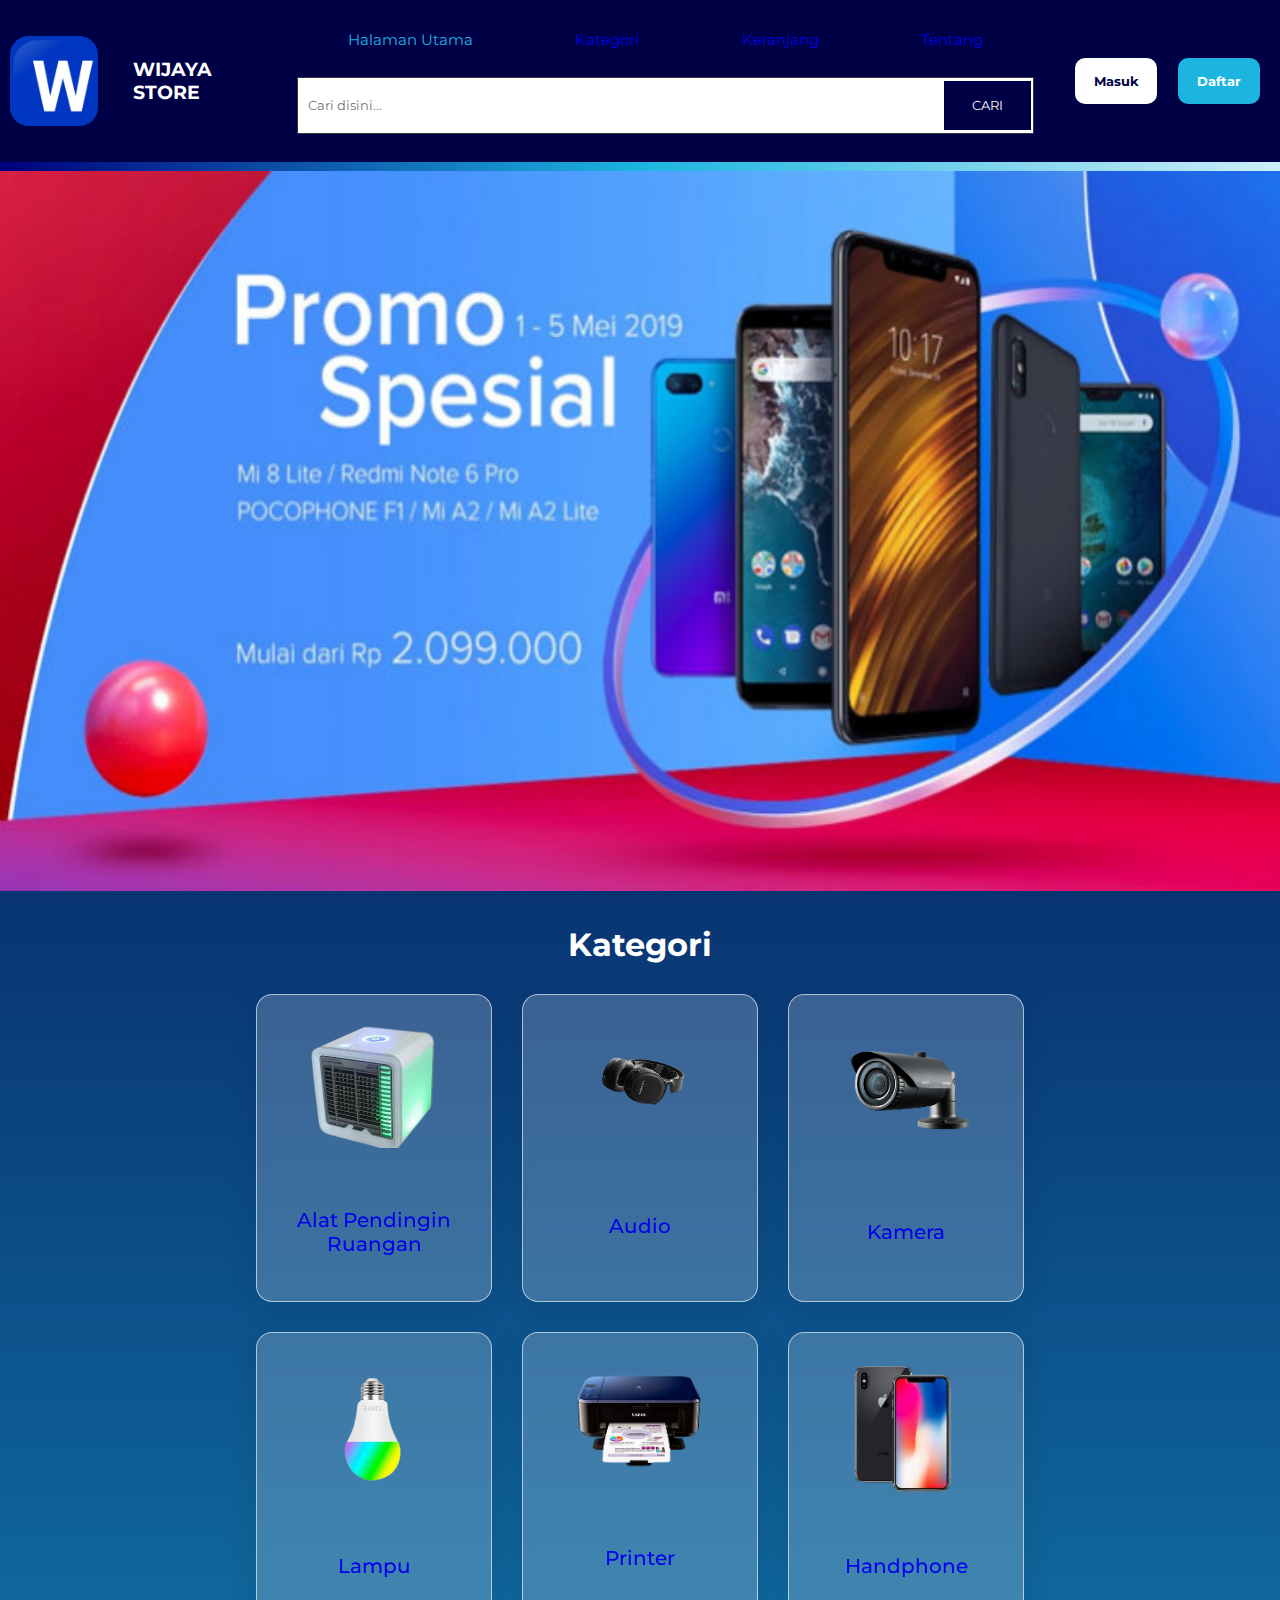
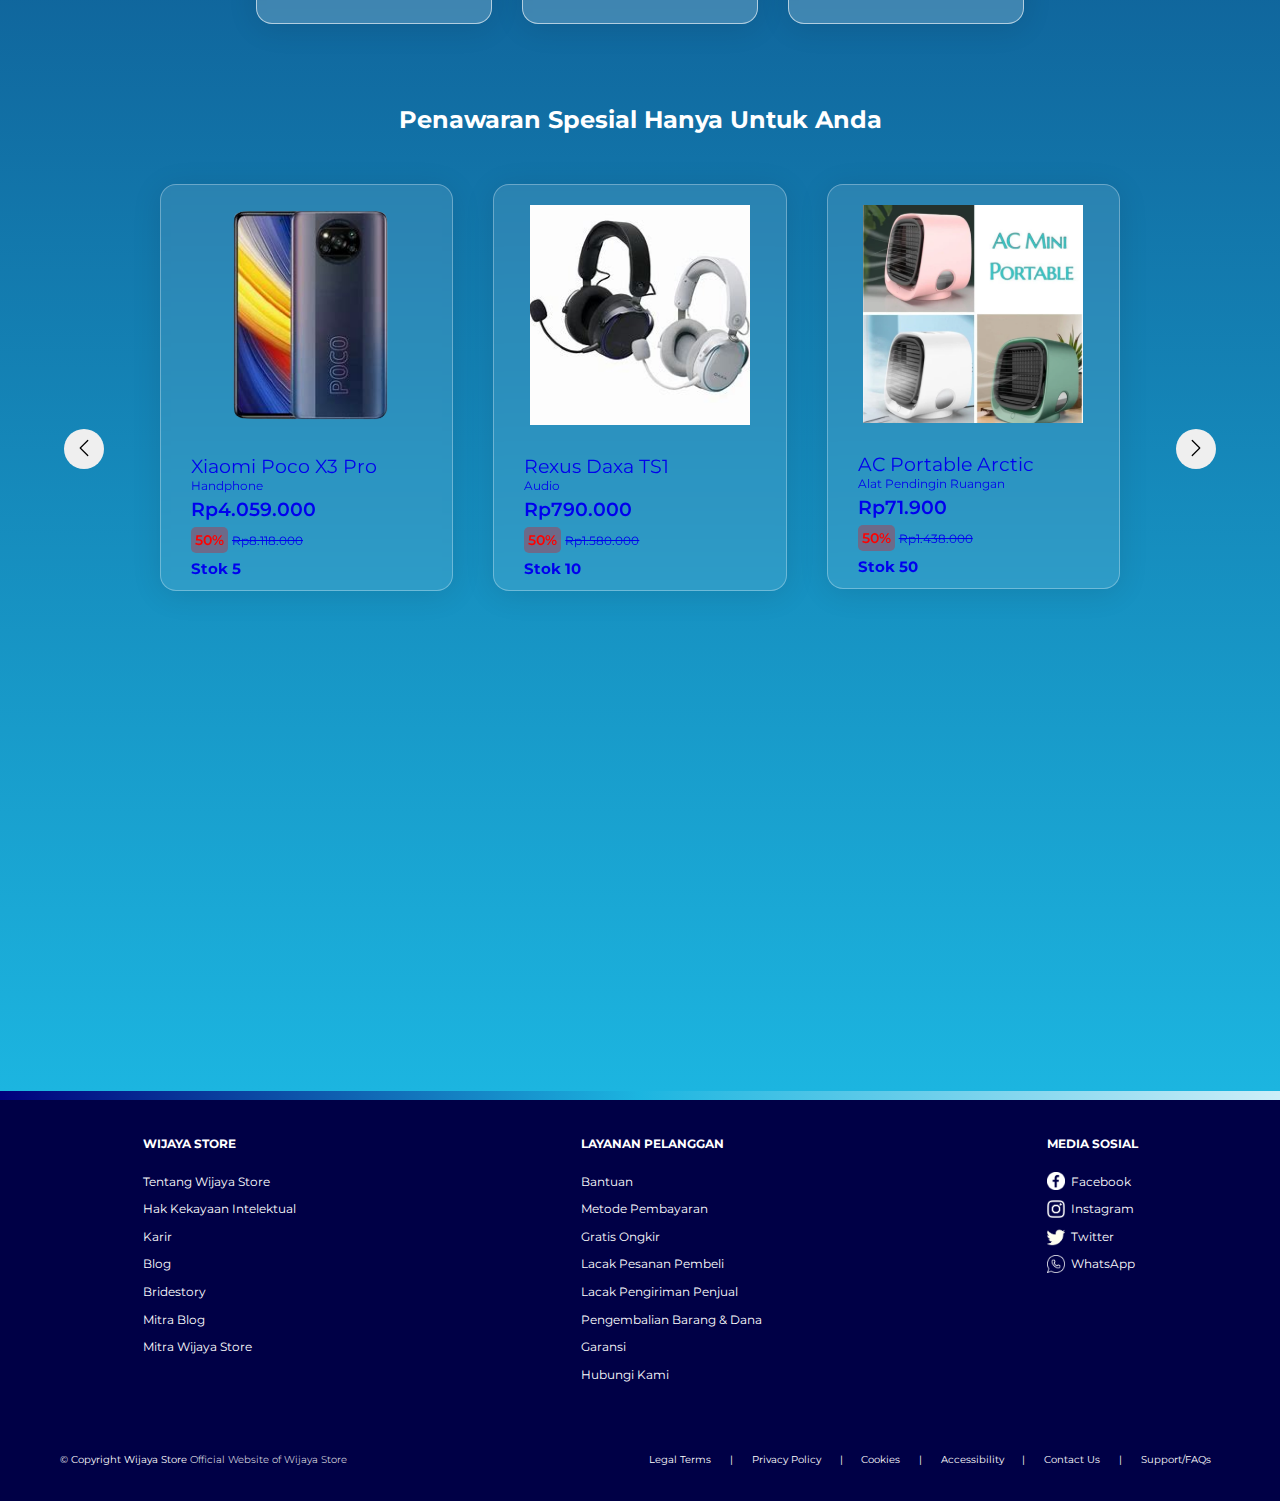
==== commit 15376592: "perbaikan" ====
--- a/HalamanUtama/index.html
+++ b/HalamanUtama/index.html
@@ -40,30 +40,42 @@
         <div class="kategori">
             <h1 class="kategori-title">Kategori</h1>
             <div class="kategori-lists">
+                <a href="../DaftarProduk/produk.html">
                 <div class="kategori-list">
                     <img src="../ImageBank/pendingin.png" alt="Alat Pendingin Ruangan" class="kategori-image">
                     <div class="kategori-caption">Alat Pendingin <br>Ruangan</div>
                 </div>
+                </a>
+                <a href="../DaftarProduk/produk.html">
                 <div class="kategori-list">
                     <img src="../ImageBank/audio.png" alt="Audio" class="kategori-image">
                     <div class="kategori-caption">Audio</div>
                 </div>
+                </a>
+                <a href="../DaftarProduk/produk.html">
                 <div class="kategori-list">
                     <img src="../ImageBank/camera.png" alt="Kamera" class="kategori-image">
                     <div class="kategori-caption">Kamera</div>
                 </div>
+                </a>
+                <a href="../DaftarProduk/produk.html">
                 <div class="kategori-list">
                     <img src="../ImageBank/lampu.png" alt="Lampu" class="kategori-image">
                     <div class="kategori-caption">Lampu</div>
                 </div>
+                </a>
+                <a href="../DaftarProduk/produk.html">
                 <div class="kategori-list">
                     <img src="../ImageBank/printer.png" alt="Printer" class="kategori-image">
                     <div class="kategori-caption">Printer</div>
                 </div>
+                </a>
+                <a href="../DaftarProduk/produk.html">
                 <div class="kategori-list">
                     <img src="../ImageBank/handphone.png" alt="Handphone" class="kategori-image">
                     <div class="kategori-caption">Handphone</div>
                 </div>
+                </a>
             </div>
         </div>
 
@@ -83,6 +95,7 @@
 
 
             <div class="penawaran-lists">
+                <a href="../LayarProduk/LayarProdukPage.html">
                 <div class="penawaran-list">
                     <img src="../ImageBank/xiaomi.png" alt="" class="penawaran-image">
                     <div class="penawaran-desc">
@@ -96,6 +109,8 @@
                         <div class="penawaran-stok">Stok 5</div>
                     </div>
                 </div>
+                </a>
+                <a href="../LayarProduk/LayarProdukPage.html">
                 <div class="penawaran-list">
                     <img src="../ImageBank/rexus.png" alt="" class="penawaran-image">
                     <div class="penawaran-desc">
@@ -109,6 +124,8 @@
                         <div class="penawaran-stok">Stok 10</div>
                     </div>
                 </div>
+                </a>
+                <a href="../LayarProduk/LayarProdukPage.html">
                 <div class="penawaran-list">
                     <img src="../ImageBank/AC.png" alt="" class="penawaran-image">
                     <div class="penawaran-desc">
@@ -122,6 +139,7 @@
                         <div class="penawaran-stok">Stok 50</div>
                     </div>
                 </div>
+                </a>
             </div>
         </div>
     </main>
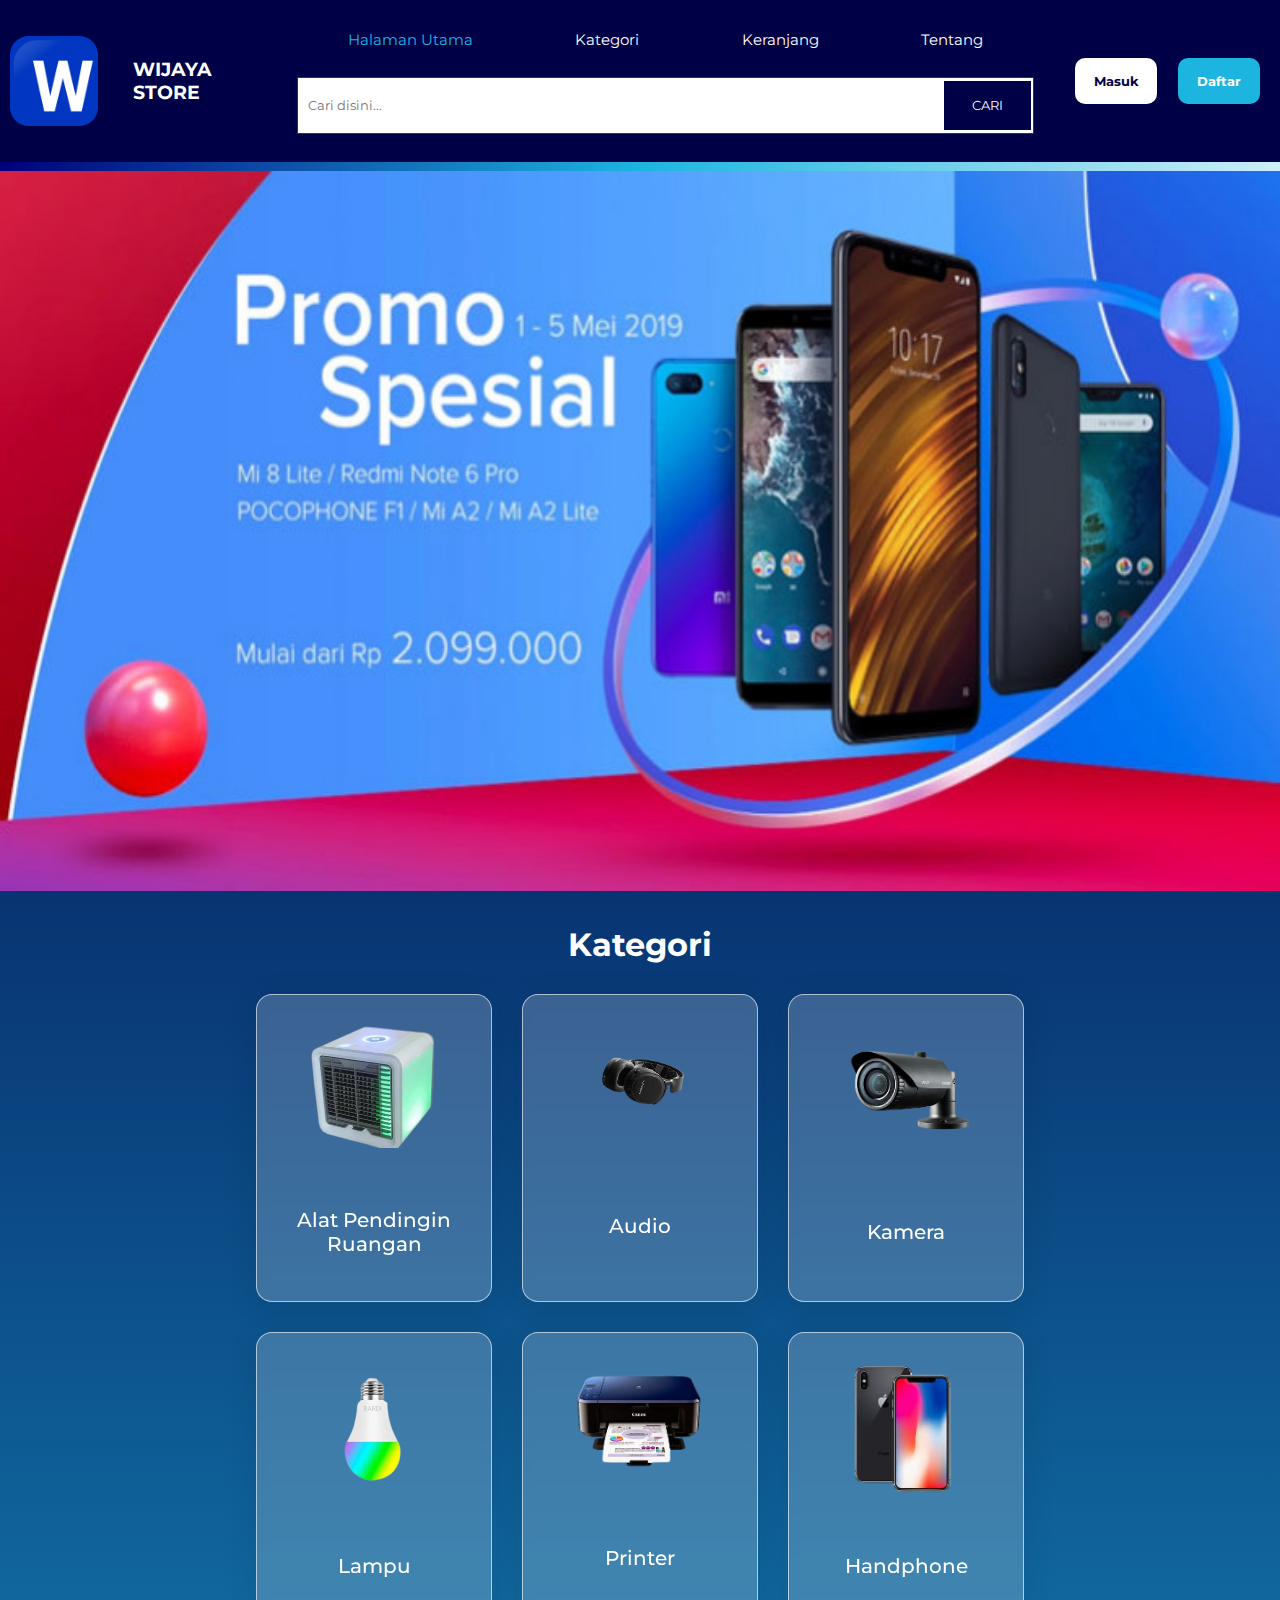
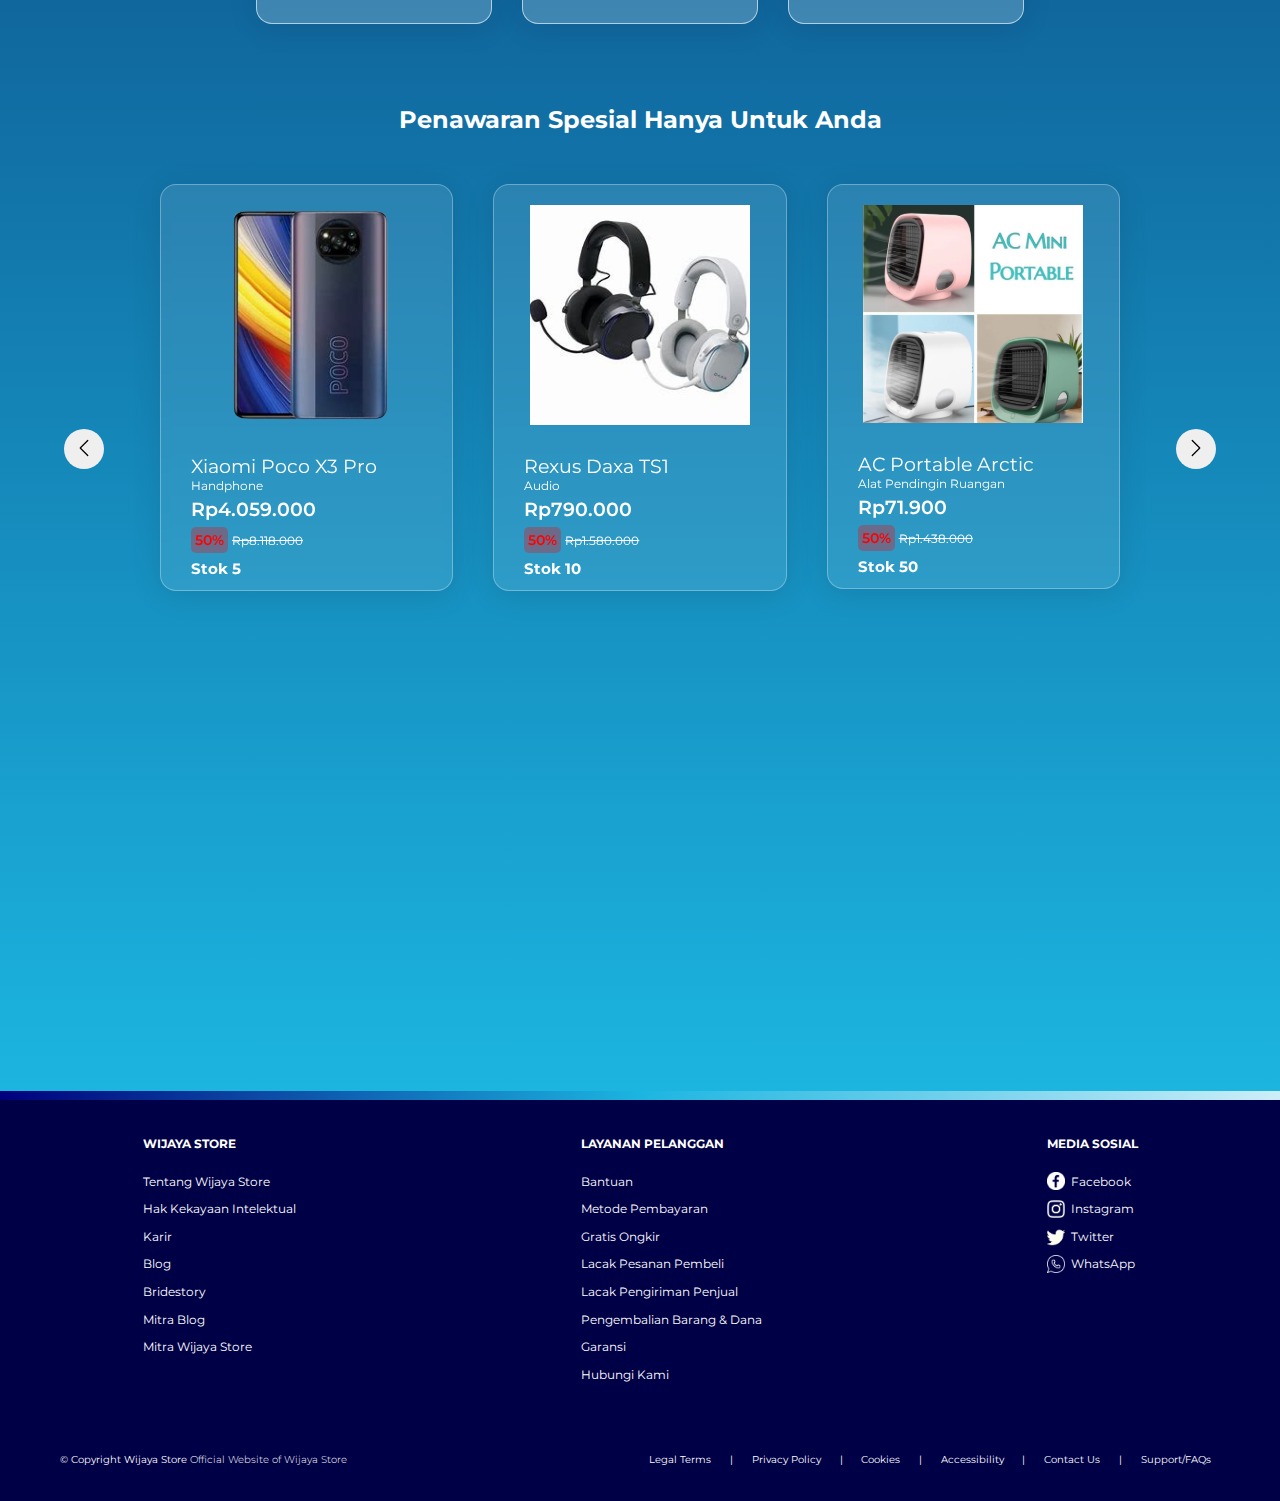
==== commit aecd486d: "." ====
--- a/HalamanUtama/index.html
+++ b/HalamanUtama/index.html
@@ -22,11 +22,11 @@
                 <li class="current-page">Halaman Utama</li>
                 <li><a href="../HalamanKategori/kategori.html">Kategori</a></li>
                 <li><a href="../Keranjang/keranjang.html">Keranjang</a></li>
-                <li><a href="../Tentang/Tentang.html">Tentang</a></li>
+                <li><a href="../Tentang/tentang.html">Tentang</a></li>
             </ul>
         </nav>
-        <button class="btn btn-masuk" onClick="location.href= '../MasukPage/Masuk.html'">Masuk</button>
-        <button class="btn btn-daftar" onClick="location.href='../DaftarPage/Daftar.html'">Daftar</button>
+        <button class="btn btn-masuk" onClick="location.href= '../MasukPage/masuk.html'">Masuk</button>
+        <button class="btn btn-daftar" onClick="location.href='../DaftarPage/daftar.html'">Daftar</button>
         <form class="header-cari">
             <input type="text" placeholder="Cari disini...">
             <button>CARI</button>
--- a/HalamanUtama/styles.css
+++ b/HalamanUtama/styles.css
@@ -4,16 +4,9 @@
     color : rgb(255, 255, 255);
 }
 
-li{
-    list-style-type: none;
-}
-
-a:visited{
-    color : rgb(255, 255, 255);
-}
-
 a{
     text-decoration: none;
+    color : rgb(255, 255, 255);
 }
 
 .hero-image{
--- a/footer.css
+++ b/footer.css
@@ -3,7 +3,7 @@
     height : 100%;
     background-color : var(--clr-primary-1);
     line-height : 2.3;
-    font-size : var(--footer-default-size) ;
+    font-size : var(--footer-default-size);
 }
 
 .footer-container{
